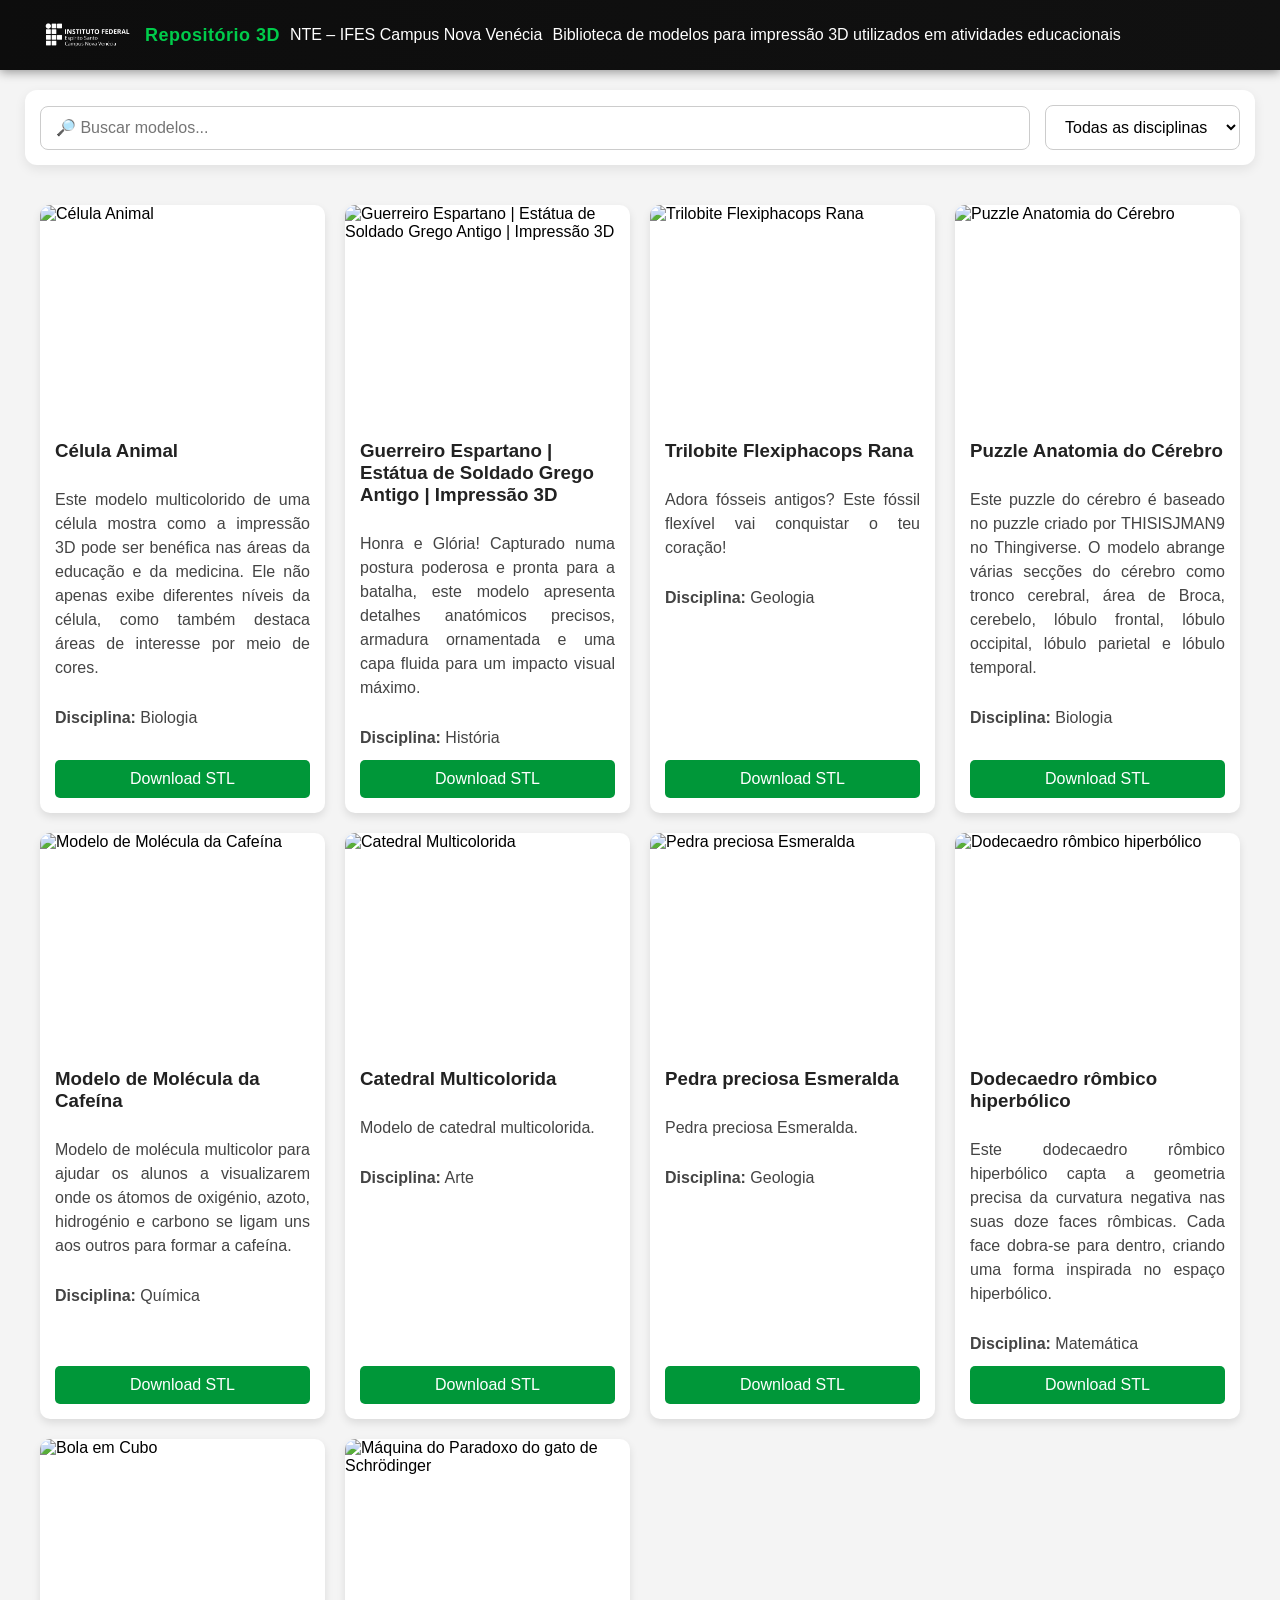
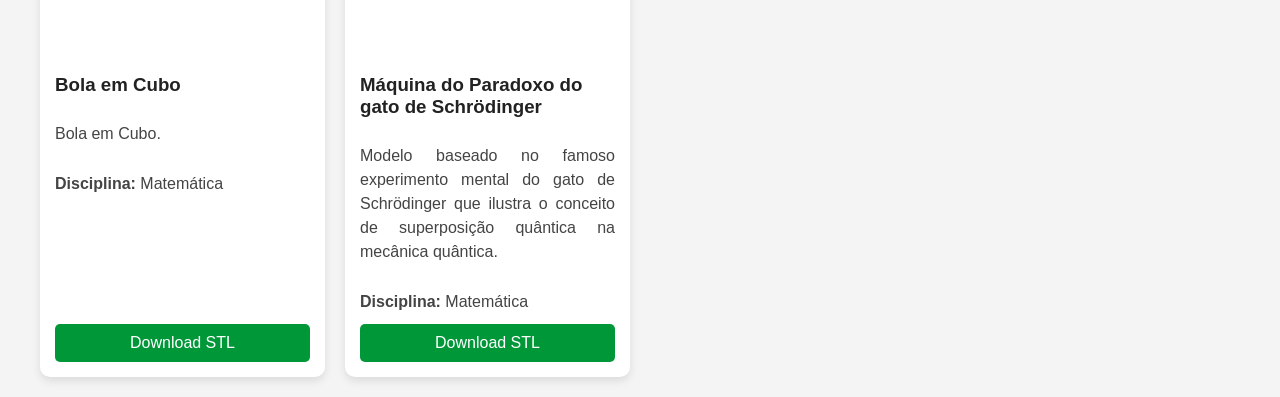
==== docs/index.html @ 239ae8e5 "Update index.html" ====
<!DOCTYPE html>
<html lang="pt-BR">

   <head>
   
      <meta charset="UTF-8">
      <meta name="viewport" content="width=device-width, initial-scale=1.0">
      
      <title>NTE Repositório 3D - IFES Nova Venécia</title>
      <link rel="icon" type="image/png" href="img/logos/favicon.png">
      
      <link rel="stylesheet" href="css/style.css">
   
   </head>
   
   <body>
   
      <header class="topo">

        <div class="topo-container">
          
          <div class="logo-area">
             
            <img src="img/logos/nova-venecia-horizontal-branco.png" alt="IFES Nova Venécia">
            <span>Repositório 3D</span>
            <p>NTE – IFES Campus Nova Venécia</p>         
            <p>Biblioteca de modelos para impressão 3D utilizados em atividades educacionais</p>

          </div>    
      
        </div>
      
      </header>
      <!-- Filtro de busca -->
      <div class="filtros">

           <input 
             type="text" 
             id="busca" 
             placeholder="🔎 Buscar modelos..."
           >
         
           <select id="categoria">
             <option value="todas">Todas as disciplinas</option>
           </select>

      </div>
      <div class="container">
      
         <div id="gallery" class="gallery">
      
         </div>
      
      </div>
   
      <script src="js/script.js"></script>
   
   </body>
</html>
---- docs/css/style.css ----
/* RESET BÁSICO */
body{
  font-family: Arial, sans-serif;
  background:#f4f4f4;
  margin:0;
  padding:0;
}

/* =========================
   HEADER 
========================= */
.topo {
  background: linear-gradient(to right, #0d0d0d, #111);
  color: white;
  padding: 10px 20px;
  position: sticky;
  top: 0;
  z-index: 1000;
  box-shadow: 0 2px 10px rgba(0,0,0,0.4);
}

.topo-container {
  max-width: 1200px;
  margin: auto;
  display: flex;
  justify-content: space-between;
  align-items: center;
}

/* LOGO */
.logo-area {
  display: flex;
  align-items: center;
  gap: 10px;
}

.logo-area img {
  height: 38px;
}

.logo-area span {
  font-size: 18px;
  font-weight: bold;
  color: #00cc4b;
  letter-spacing: 0.5px;
}

/* MENU */
.menu a {
  color: white;
  text-decoration: none;
  margin-left: 20px;
  font-size: 15px;
  transition: color 0.2s ease;
}

.menu a:hover {
  color: #00cc4b;
}

/* =========================
   CONTAINER
========================= */
.container{
  max-width:1200px;
  margin:auto;
  padding:20px;
}

/* =========================
   FILTROS (BUSCA)
========================= */
.filtros {
  max-width: 1200px;
  margin: 20px auto;
  padding: 15px;
  background: white;
  border-radius: 12px;
  box-shadow: 0 4px 12px rgba(0,0,0,0.08);

  display: flex;
  gap: 15px;
  flex-wrap: wrap;
  align-items: center;
}

/* INPUT DE BUSCA */
#busca {
  flex: 1;
  min-width: 250px;
  padding: 12px 15px;
  border: 1px solid #ccc;
  border-radius: 8px;
  font-size: 16px;
  transition: all 0.2s ease;
}

/* FOCO */
#busca:focus {
  outline: none;
  border-color: #009739;
  box-shadow: 0 0 0 3px rgba(0,151,57,0.2);
}

/* SELECT */
#categoria {
  padding: 12px 15px;
  border-radius: 8px;
  border: 1px solid #ccc;
  font-size: 16px;
  background: white;
  cursor: pointer;
  transition: all 0.2s ease;
}

/* HOVER */
#categoria:hover {
  border-color: #009739;
}

/* =========================
   GALERIA
========================= */
.gallery{
  display:grid;
  grid-template-columns:repeat(auto-fit,minmax(250px,1fr));
  gap:20px;
}

/* =========================
   CARD
========================= */
.card{
  background:white;
  border-radius:10px;
  box-shadow:0 4px 8px rgba(0,0,0,0.1);
  overflow:hidden;
  display:flex;
  flex-direction:column;
  transition:transform 0.2s ease, box-shadow 0.2s ease;
}

.card:hover{
  transform:translateY(-6px) scale(1.02);
  box-shadow:0 10px 20px rgba(0,0,0,0.2);
}

/* IMAGEM */
.card img,
.card video{
  width:100%;
  height:220px;
  object-fit:cover;
  display:block;
}

/* CONTEÚDO */
.card-content{
  padding:15px;
  flex:1;
  display:flex;
  flex-direction:column;
}

.card-content h3{
  margin-top:0;
  margin-bottom:10px;
  color:#222;
}

.card-content p{
  line-height:1.5;
  margin-bottom:10px;
  text-align:justify;
  color:#444;
}

/* BOTÃO */
.download{
  display:inline-block;
  background:#009739;
  color:white;
  padding:10px 15px;
  text-decoration:none;
  border-radius:5px;
  margin-top:auto;
  transition:all 0.2s ease;
  text-align:center;
}

.download:hover{
  background:#006b2e;
  transform:scale(1.05);
}
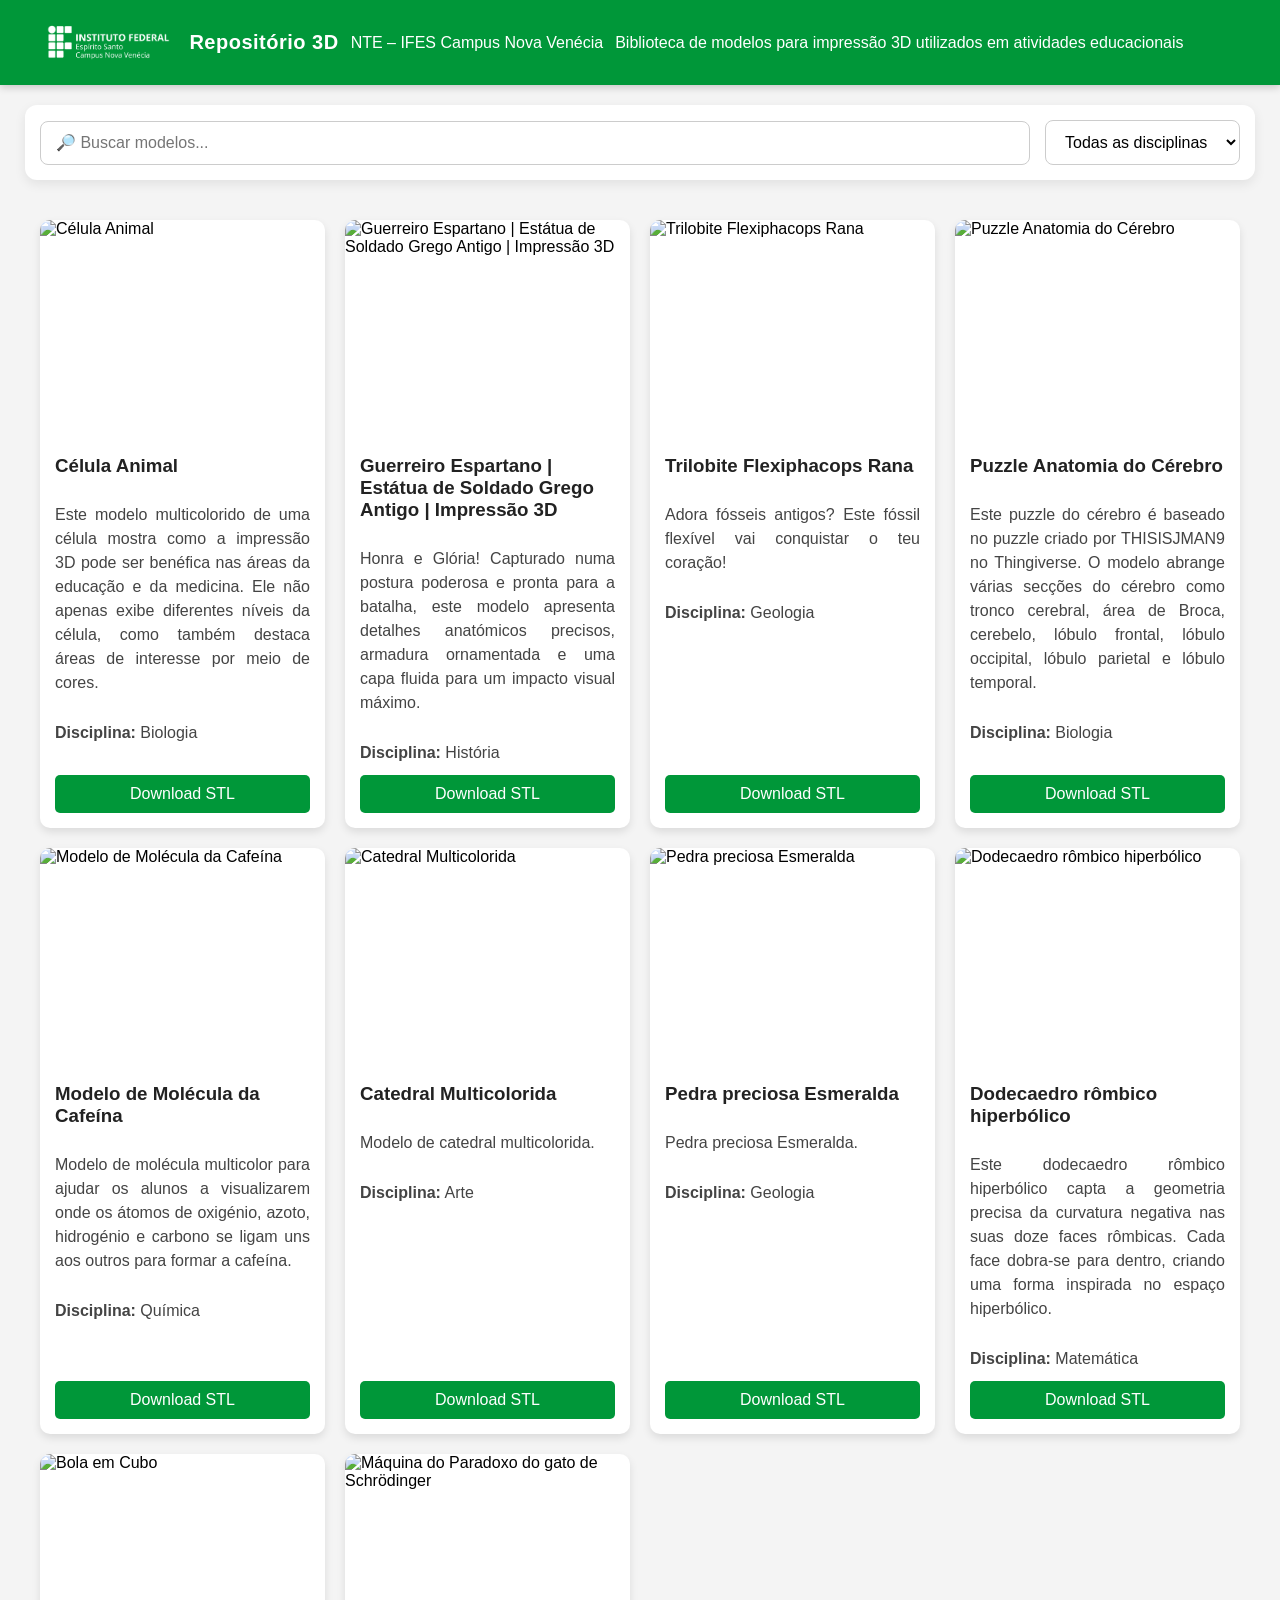
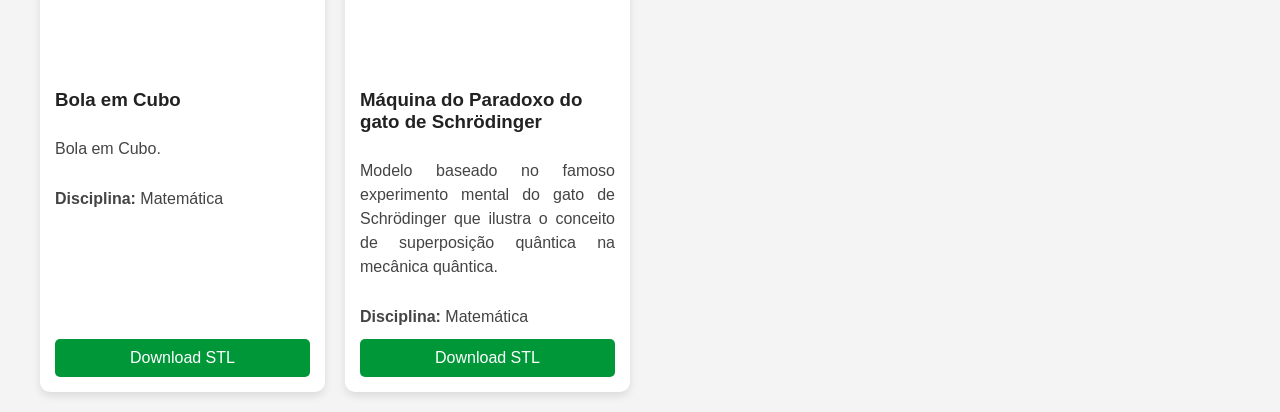
==== commit ec991d49: "Update index.html" ====
--- a/docs/index.html
+++ b/docs/index.html
@@ -7,7 +7,7 @@
       <meta name="viewport" content="width=device-width, initial-scale=1.0">
       
       <title>NTE Repositório 3D - IFES Nova Venécia</title>
-      <link rel="icon" type="image/png" href="img/logos/favicon.png">
+      <link rel="icon" type="image/png" href="img/logos/favicon32.png">
       
       <link rel="stylesheet" href="css/style.css">
    
--- a/docs/css/style.css
+++ b/docs/css/style.css
@@ -10,13 +10,13 @@
    HEADER 
 ========================= */
 .topo {
-  background: linear-gradient(to right, #0d0d0d, #111);
+  background: #009739;
   color: white;
-  padding: 10px 20px;
+  padding: 15px 20px;
   position: sticky;
   top: 0;
   z-index: 1000;
-  box-shadow: 0 2px 10px rgba(0,0,0,0.4);
+  box-shadow: 0 2px 8px rgba(0,0,0,0.2);
 }
 
 .topo-container {
@@ -31,17 +31,17 @@
 .logo-area {
   display: flex;
   align-items: center;
-  gap: 10px;
+  gap: 12px;
 }
 
 .logo-area img {
-  height: 38px;
+  height: 55px; /* 👈 aumentamos aqui */
 }
 
 .logo-area span {
-  font-size: 18px;
+  font-size: 20px;
   font-weight: bold;
-  color: #00cc4b;
+  color: white;
   letter-spacing: 0.5px;
 }
 
@@ -51,11 +51,11 @@
   text-decoration: none;
   margin-left: 20px;
   font-size: 15px;
-  transition: color 0.2s ease;
+  transition: opacity 0.2s ease;
 }
 
 .menu a:hover {
-  color: #00cc4b;
+  opacity: 0.8;
 }
 
 /* =========================
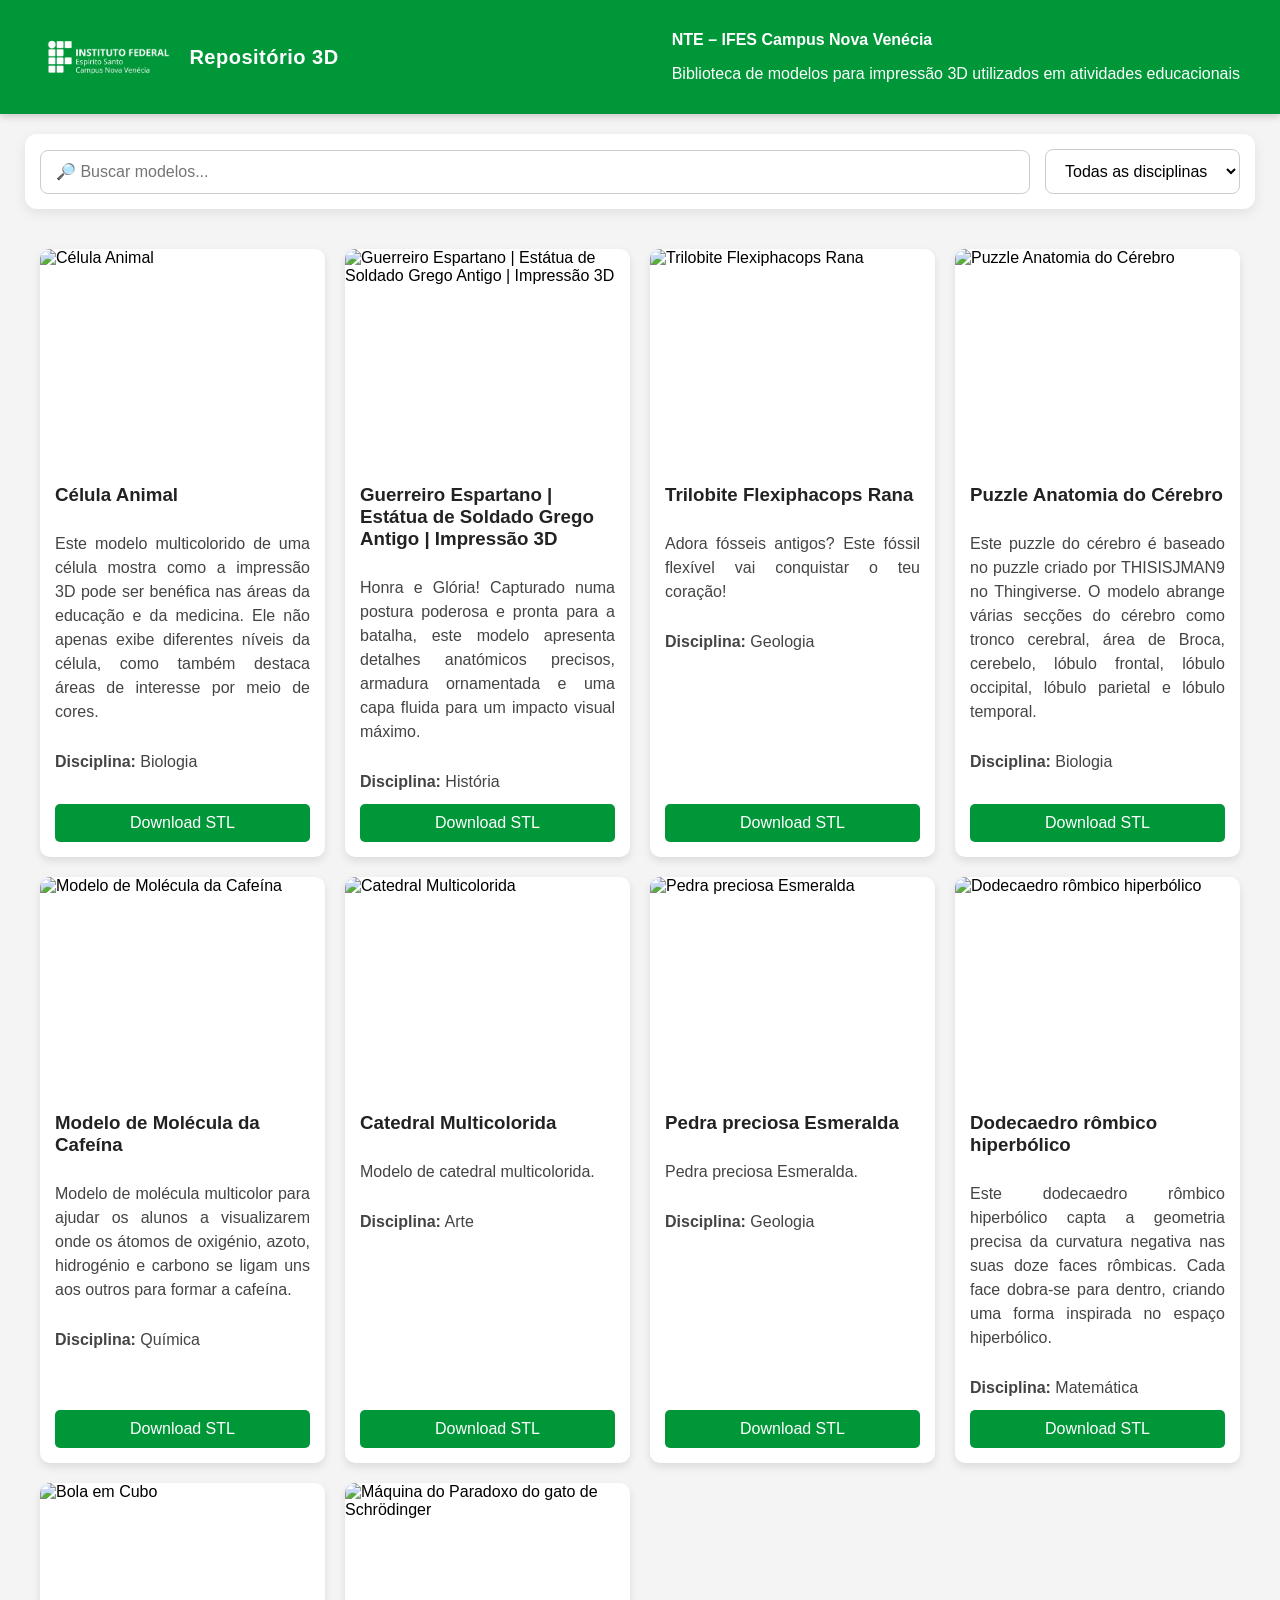
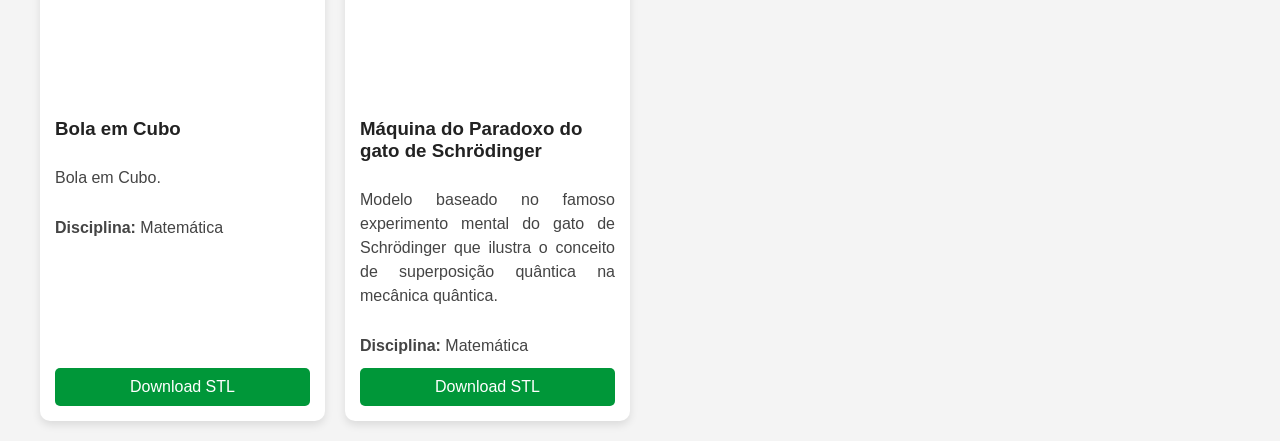
==== commit 5fb98bf3: "Update index.html" ====
--- a/docs/index.html
+++ b/docs/index.html
@@ -19,14 +19,14 @@
 
         <div class="topo-container">
           
-          <div class="logo-area">
-             
+          <div class="logo-area">             
             <img src="img/logos/nova-venecia-horizontal-branco.png" alt="IFES Nova Venécia">
             <span>Repositório 3D</span>
-            <p>NTE – IFES Campus Nova Venécia</p>         
-            <p>Biblioteca de modelos para impressão 3D utilizados em atividades educacionais</p>
-
-          </div>    
+          </div>   
+          <div class="subheader">
+             <p><strong>NTE – IFES Campus Nova Venécia</strong></p>
+             <p>Biblioteca de modelos para impressão 3D utilizados em atividades educacionais</p>
+          </div>   
       
         </div>
       
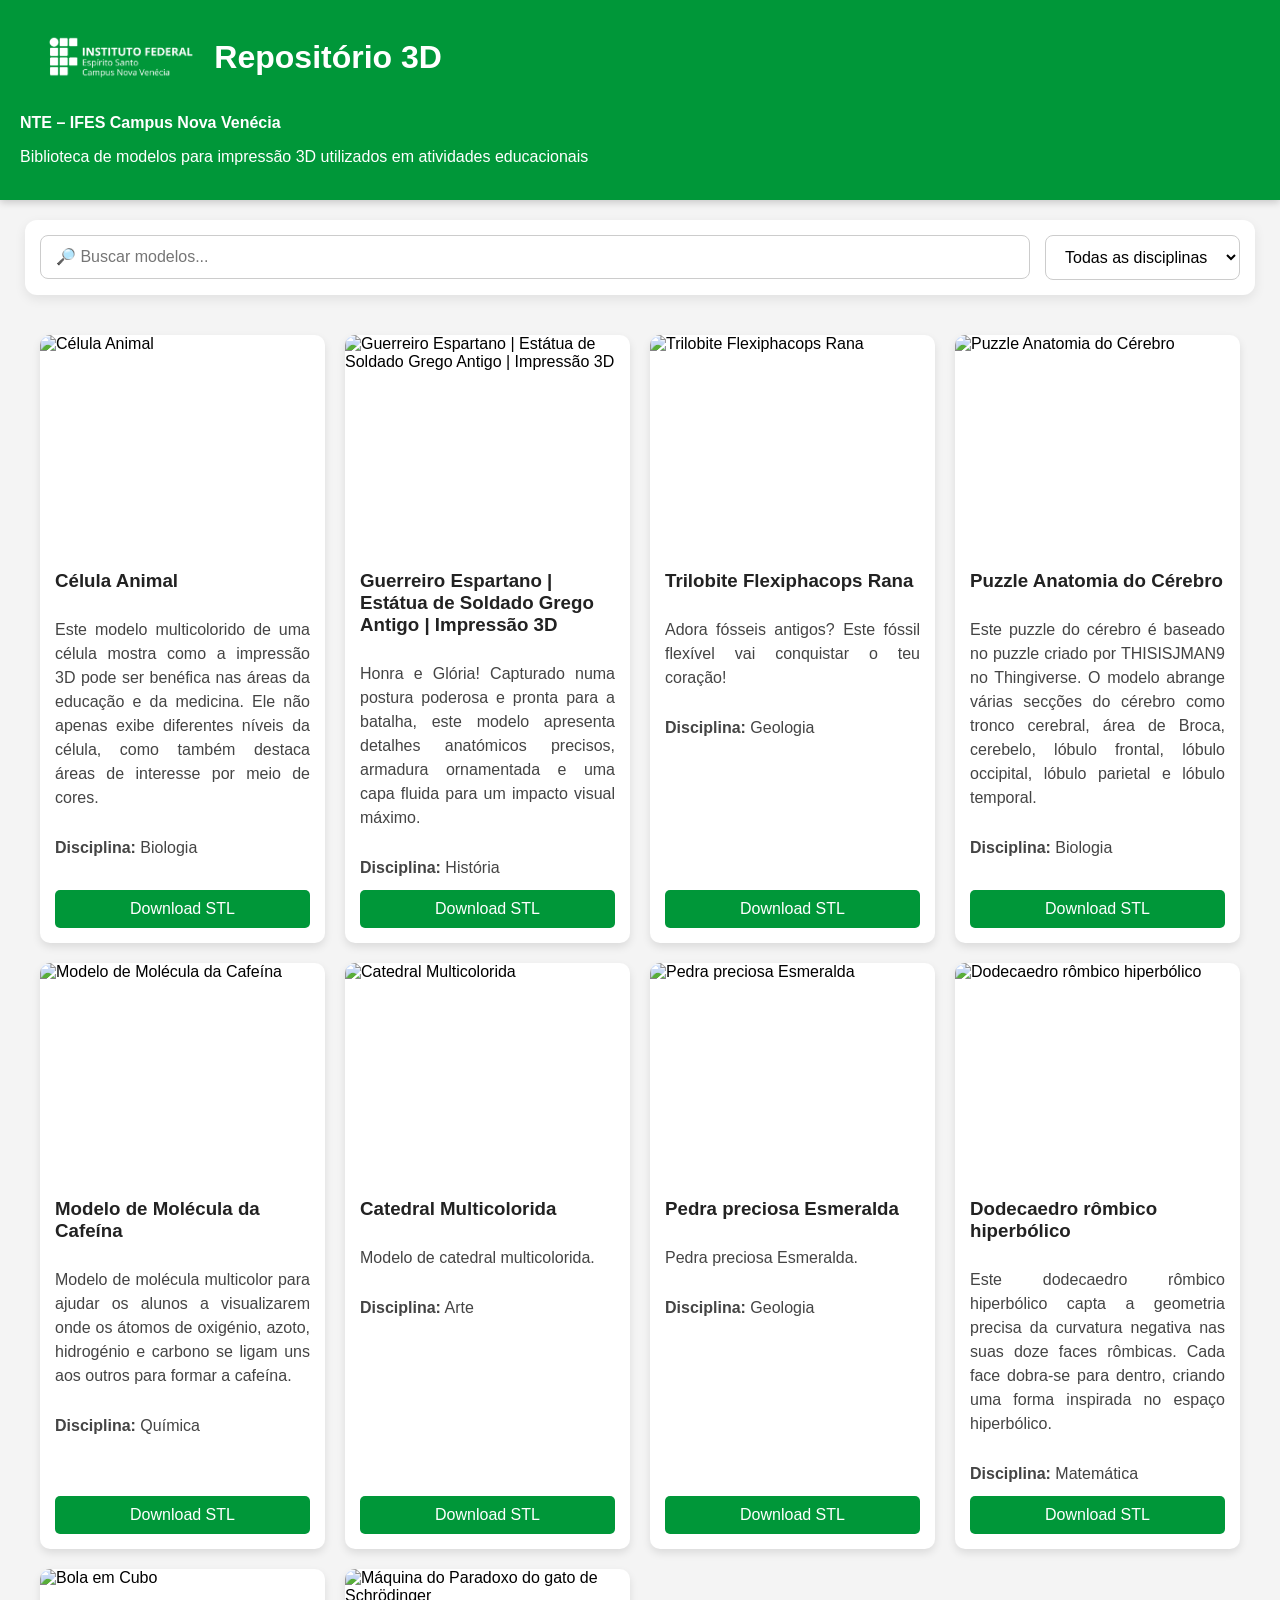
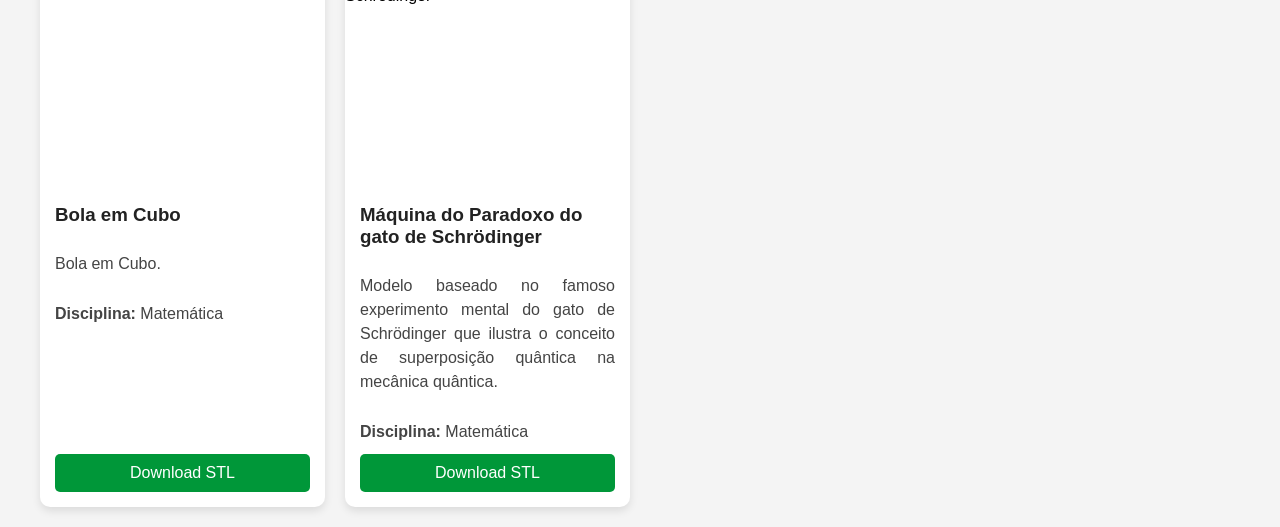
==== commit 31656c16: "Update index.html" ====
--- a/docs/index.html
+++ b/docs/index.html
@@ -7,7 +7,7 @@
       <meta name="viewport" content="width=device-width, initial-scale=1.0">
       
       <title>NTE Repositório 3D - IFES Nova Venécia</title>
-      <link rel="icon" type="image/png" href="img/logos/favicon32.png">
+      <link rel="icon" sizes="16x16" href="img/favicon32.png">
       
       <link rel="stylesheet" href="css/style.css">
    
@@ -19,15 +19,18 @@
 
         <div class="topo-container">
           
-          <div class="logo-area">             
+          <div class="logo-area">
             <img src="img/logos/nova-venecia-horizontal-branco.png" alt="IFES Nova Venécia">
-            <span>Repositório 3D</span>
-          </div>   
-          <div class="subheader">
-             <p><strong>NTE – IFES Campus Nova Venécia</strong></p>
-             <p>Biblioteca de modelos para impressão 3D utilizados em atividades educacionais</p>
-          </div>   
+            <div class="titulo-area">
+              <h1>Repositório 3D</h1>
+            </div>
+          </div>
       
+        </div>
+      
+        <div class="subheader">
+          <p><strong>NTE – IFES Campus Nova Venécia</strong></p>
+          <p>Biblioteca de modelos para impressão 3D utilizados em atividades educacionais</p>
         </div>
       
       </header>
--- a/docs/css/style.css
+++ b/docs/css/style.css
@@ -12,7 +12,7 @@
 .topo {
   background: #009739;
   color: white;
-  padding: 15px 20px;
+  padding: 18px 20px;
   position: sticky;
   top: 0;
   z-index: 1000;
@@ -35,7 +35,7 @@
 }
 
 .logo-area img {
-  height: 55px; /* 👈 aumentamos aqui */
+  height: 65px; /* tamanho da logo */
 }
 
 .logo-area span {
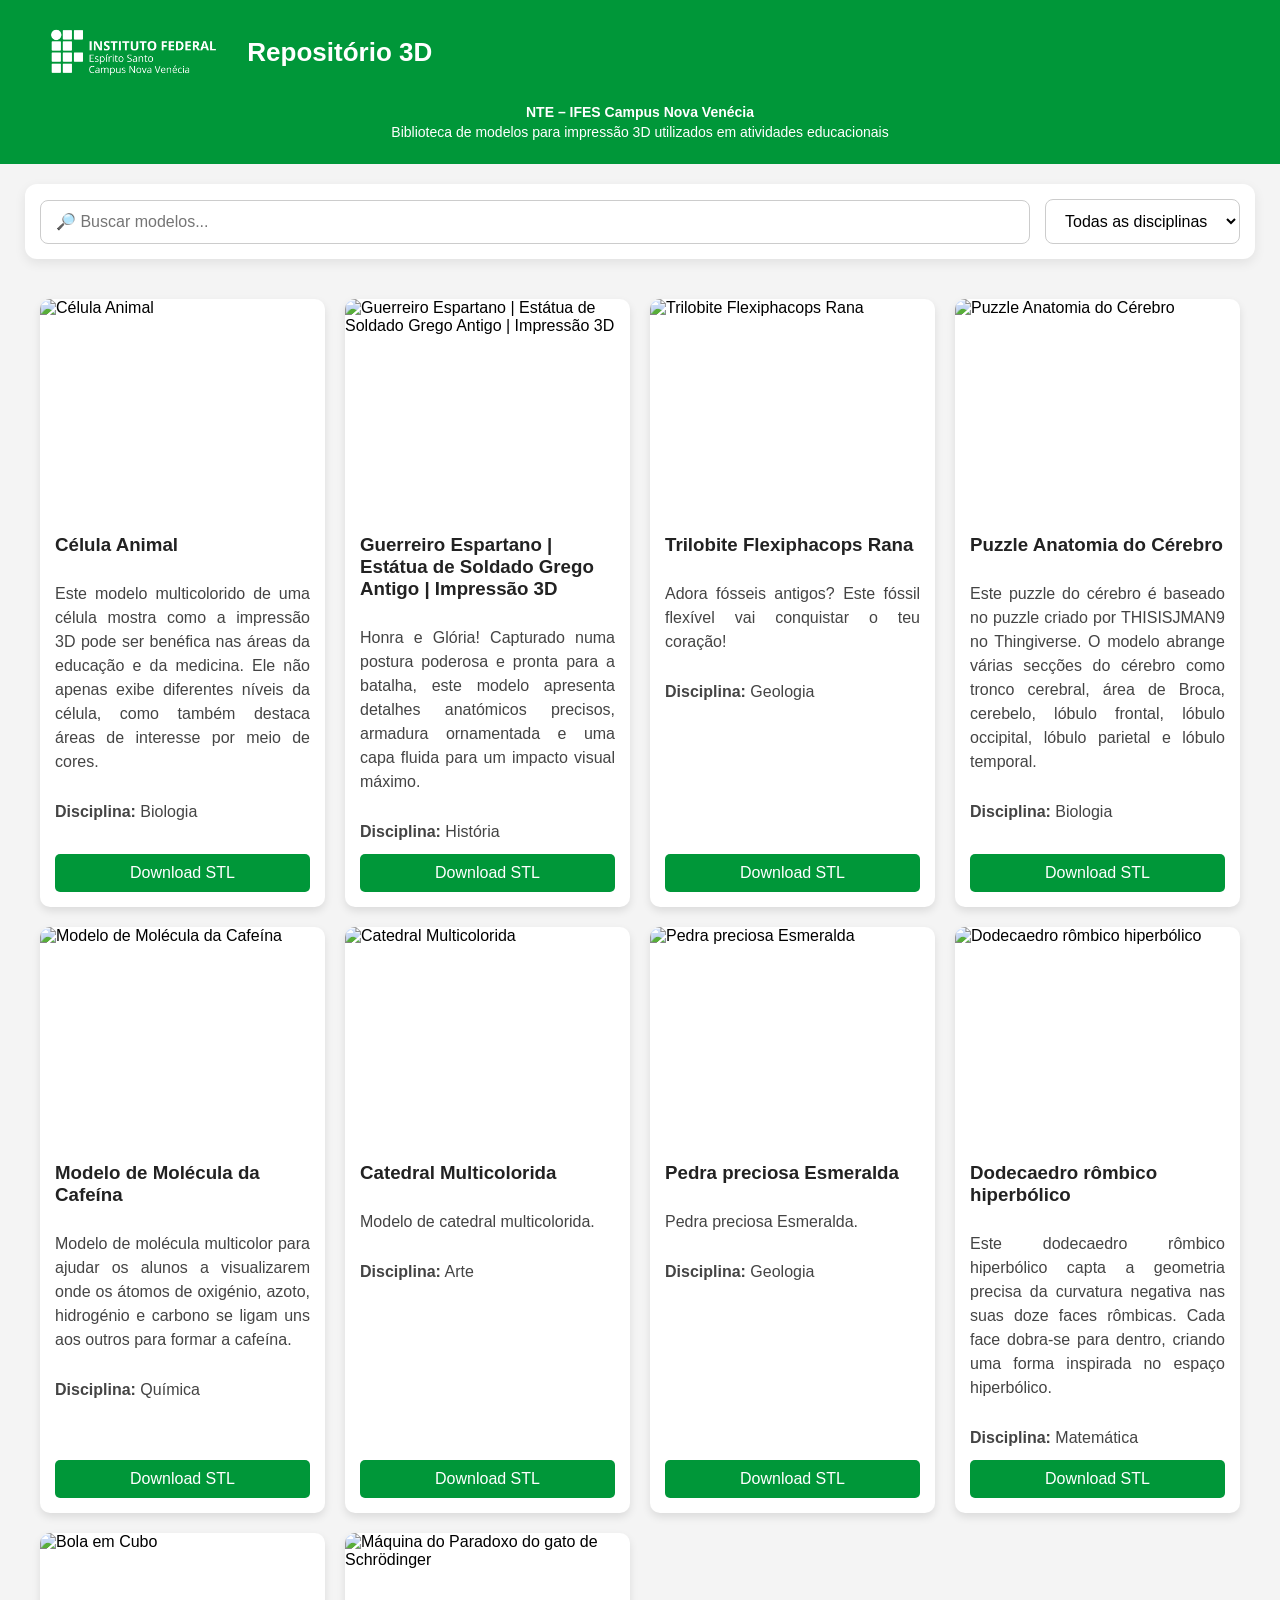
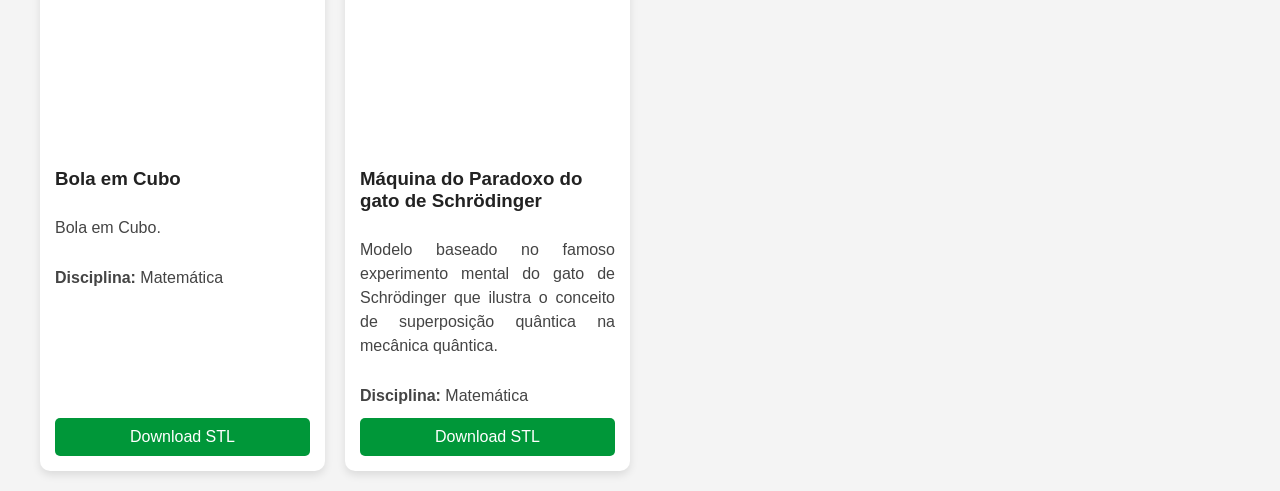
==== commit 3accda51: "Update index.html" ====
--- a/docs/index.html
+++ b/docs/index.html
@@ -7,7 +7,7 @@
       <meta name="viewport" content="width=device-width, initial-scale=1.0">
       
       <title>NTE Repositório 3D - IFES Nova Venécia</title>
-      <link rel="icon" sizes="16x16" href="img/favicon32.png">
+      <link rel="icon" sizes="16x16" href="img/logos/favicon32.png">
       
       <link rel="stylesheet" href="css/style.css">
    
--- a/docs/css/style.css
+++ b/docs/css/style.css
@@ -7,55 +7,81 @@
 }
 
 /* =========================
-   HEADER 
+   HEADER (RESPONSIVO)
 ========================= */
 .topo {
   background: #009739;
   color: white;
-  padding: 18px 20px;
-  position: sticky;
-  top: 0;
-  z-index: 1000;
-  box-shadow: 0 2px 8px rgba(0,0,0,0.2);
-}
-
+  padding-top: 15px;
+}
+
+/* CONTAINER */
 .topo-container {
   max-width: 1200px;
   margin: auto;
-  display: flex;
-  justify-content: space-between;
-  align-items: center;
-}
-
-/* LOGO */
+  padding: 0 20px;
+}
+
+/* LOGO + TÍTULO */
 .logo-area {
   display: flex;
   align-items: center;
-  gap: 12px;
-}
-
+  gap: 20px;
+}
+
+/* LOGO */
 .logo-area img {
-  height: 65px; /* tamanho da logo */
-}
-
-.logo-area span {
-  font-size: 20px;
+  height: 75px;
+  width: auto;
+}
+
+/* TÍTULO */
+.titulo-area h1 {
+  margin: 0;
+  font-size: 26px;
   font-weight: bold;
-  color: white;
-  letter-spacing: 0.5px;
-}
-
-/* MENU */
-.menu a {
-  color: white;
-  text-decoration: none;
-  margin-left: 20px;
-  font-size: 15px;
-  transition: opacity 0.2s ease;
-}
-
-.menu a:hover {
-  opacity: 0.8;
+}
+
+/* SUBHEADER */
+.subheader {
+  text-align: center;
+  padding: 10px 20px 20px;
+  font-size: 14px;
+}
+
+.subheader p {
+  margin: 4px 0;
+}
+
+/* =========================
+   RESPONSIVIDADE (CELULAR)
+========================= */
+@media (max-width: 768px) {
+
+  /* Empilha tudo */
+  .logo-area {
+    flex-direction: column;
+    align-items: center;
+    text-align: center;
+    gap: 10px;
+  }
+
+  /* Logo menor no mobile */
+  .logo-area img {
+    height: 60px;
+  }
+
+  /* Título ajustado */
+  .titulo-area h1 {
+    font-size: 20px;
+  }
+
+  /* Subheader mais compacto */
+  .subheader {
+    font-size: 13px;
+    padding: 8px 15px 15px;
+  }
+
 }
 
 /* =========================
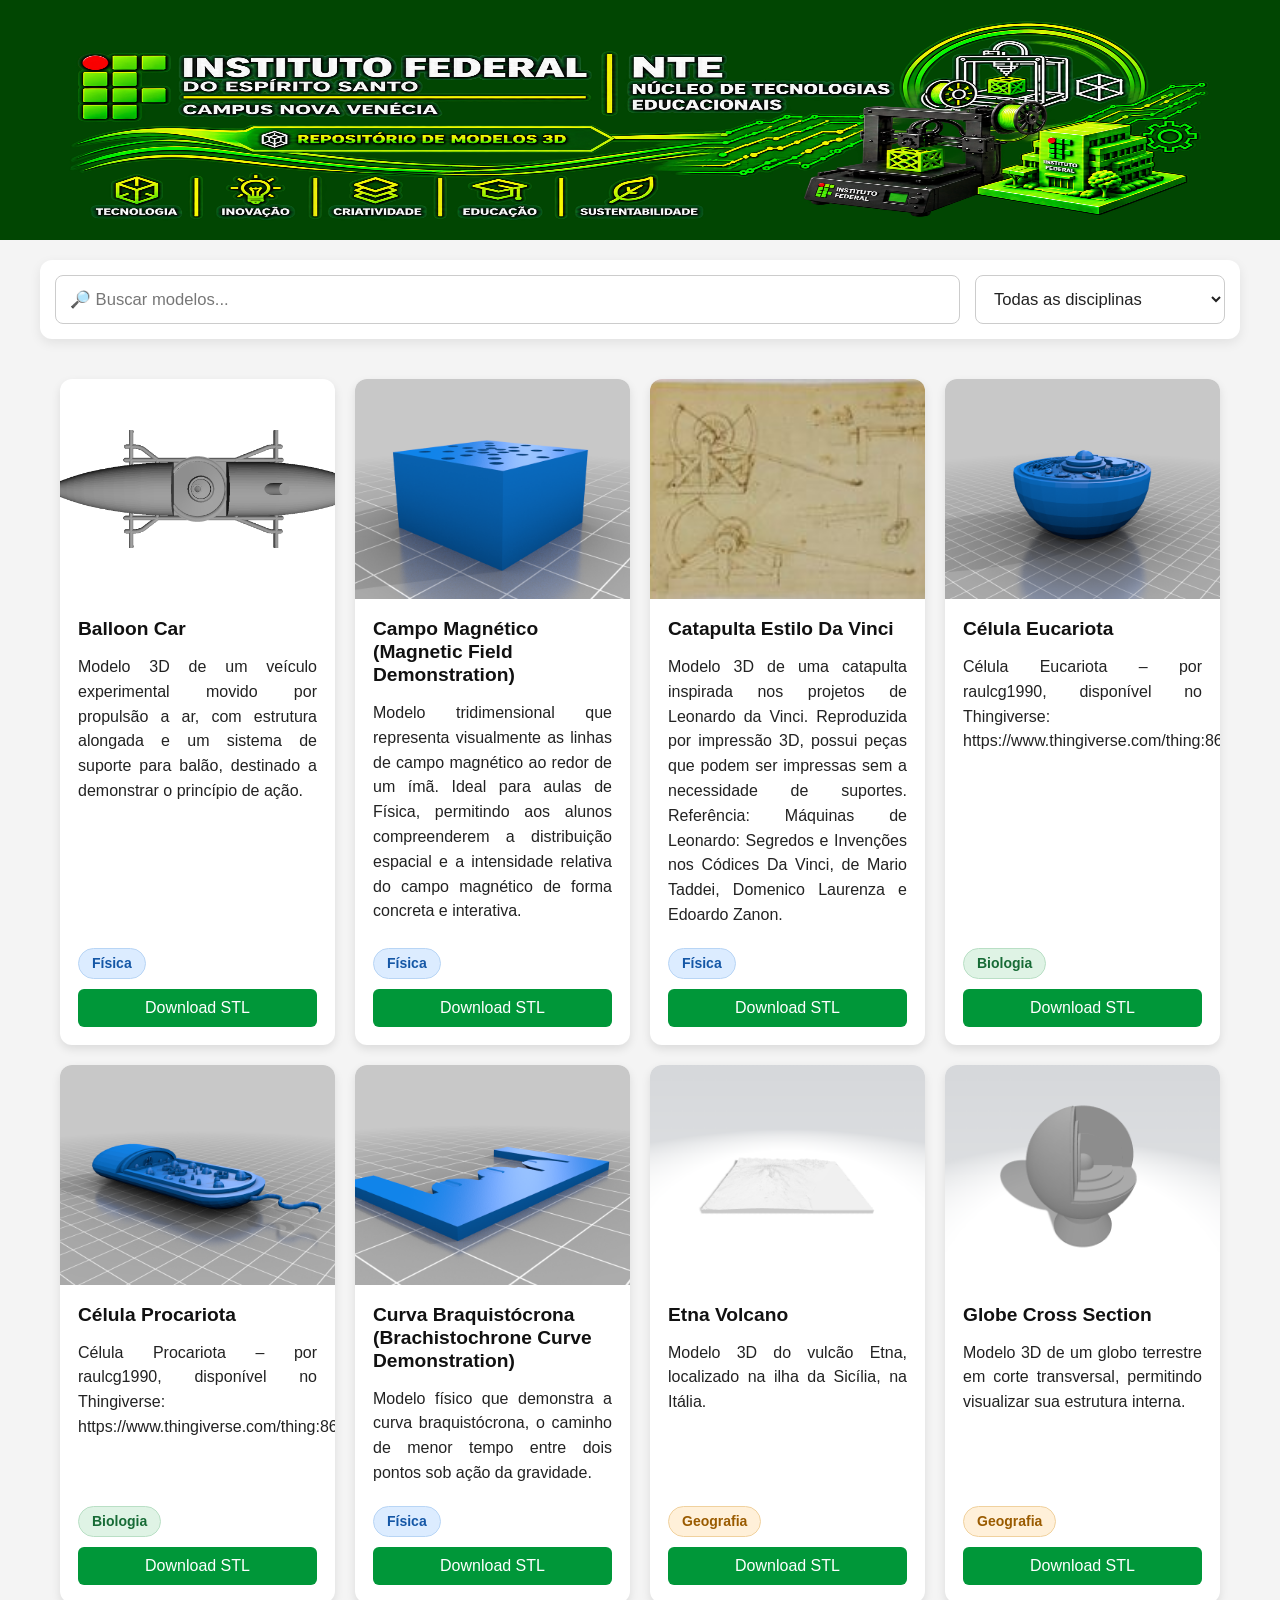
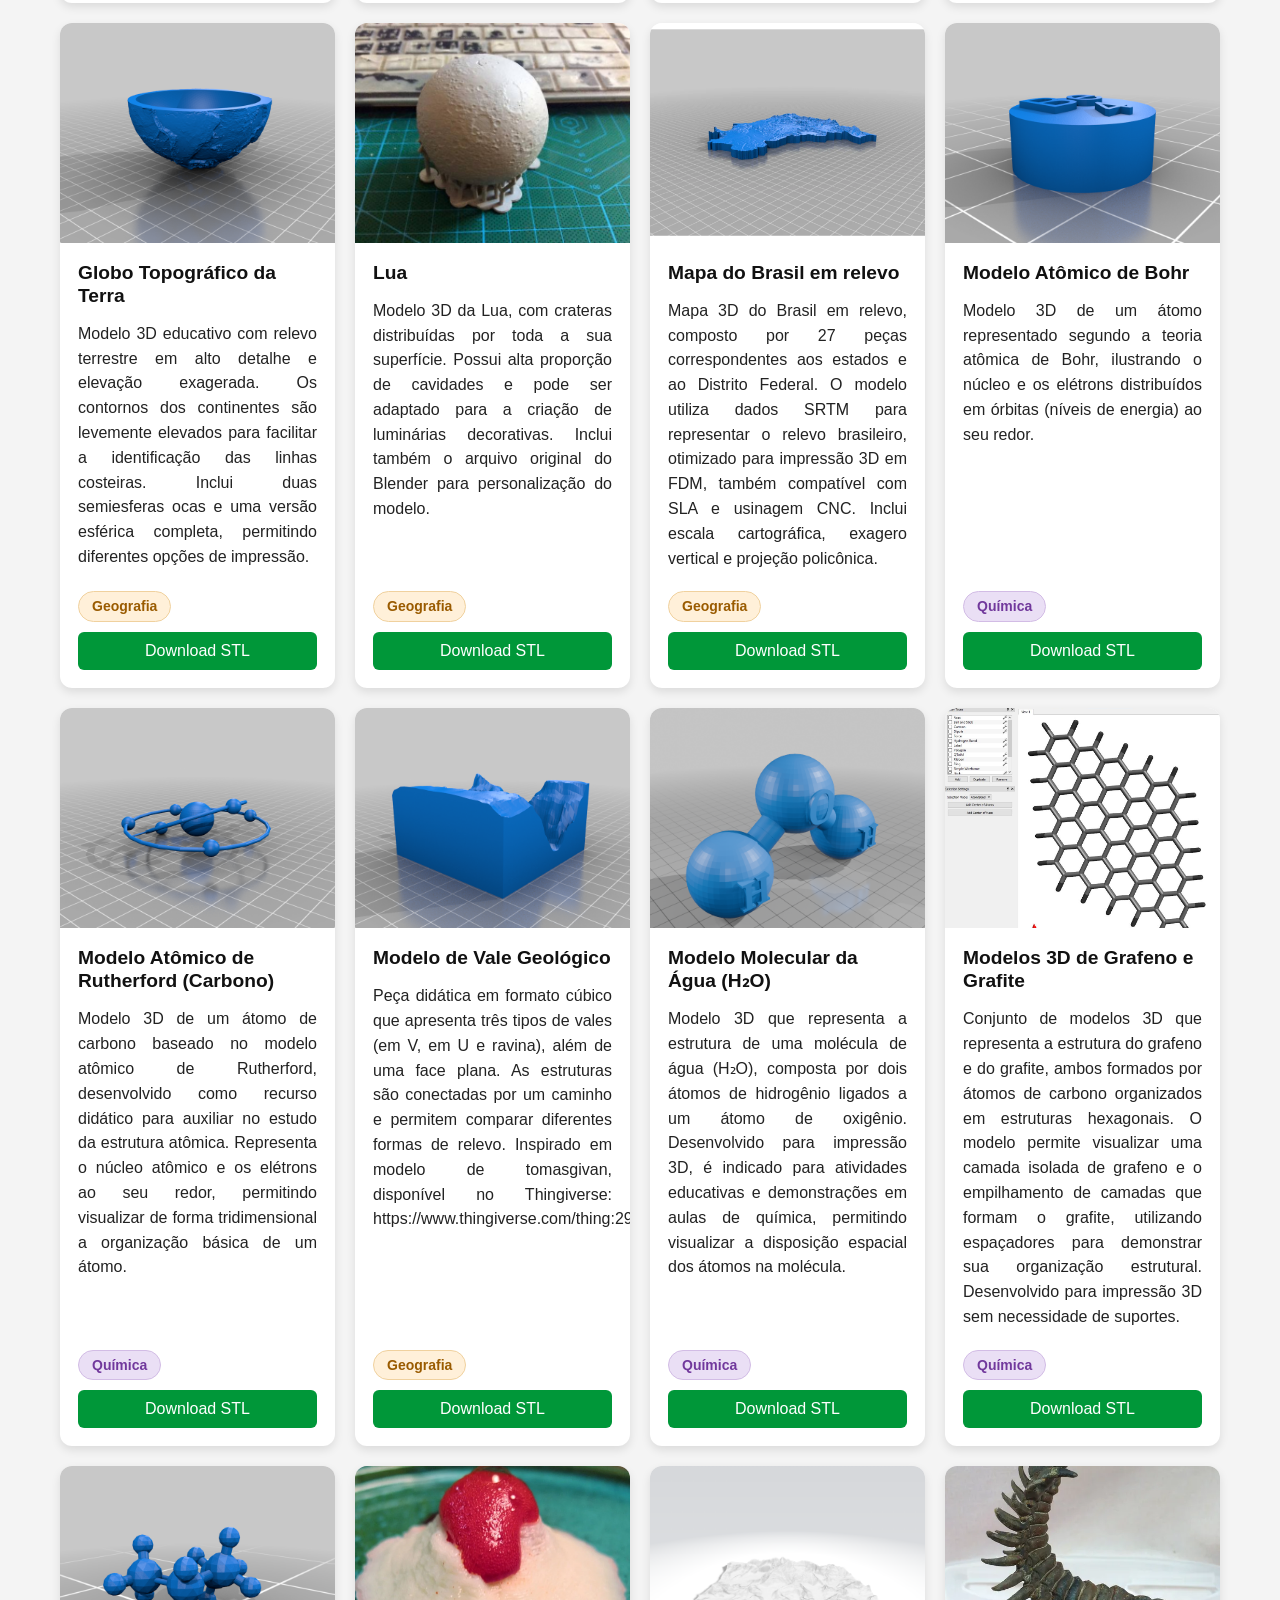
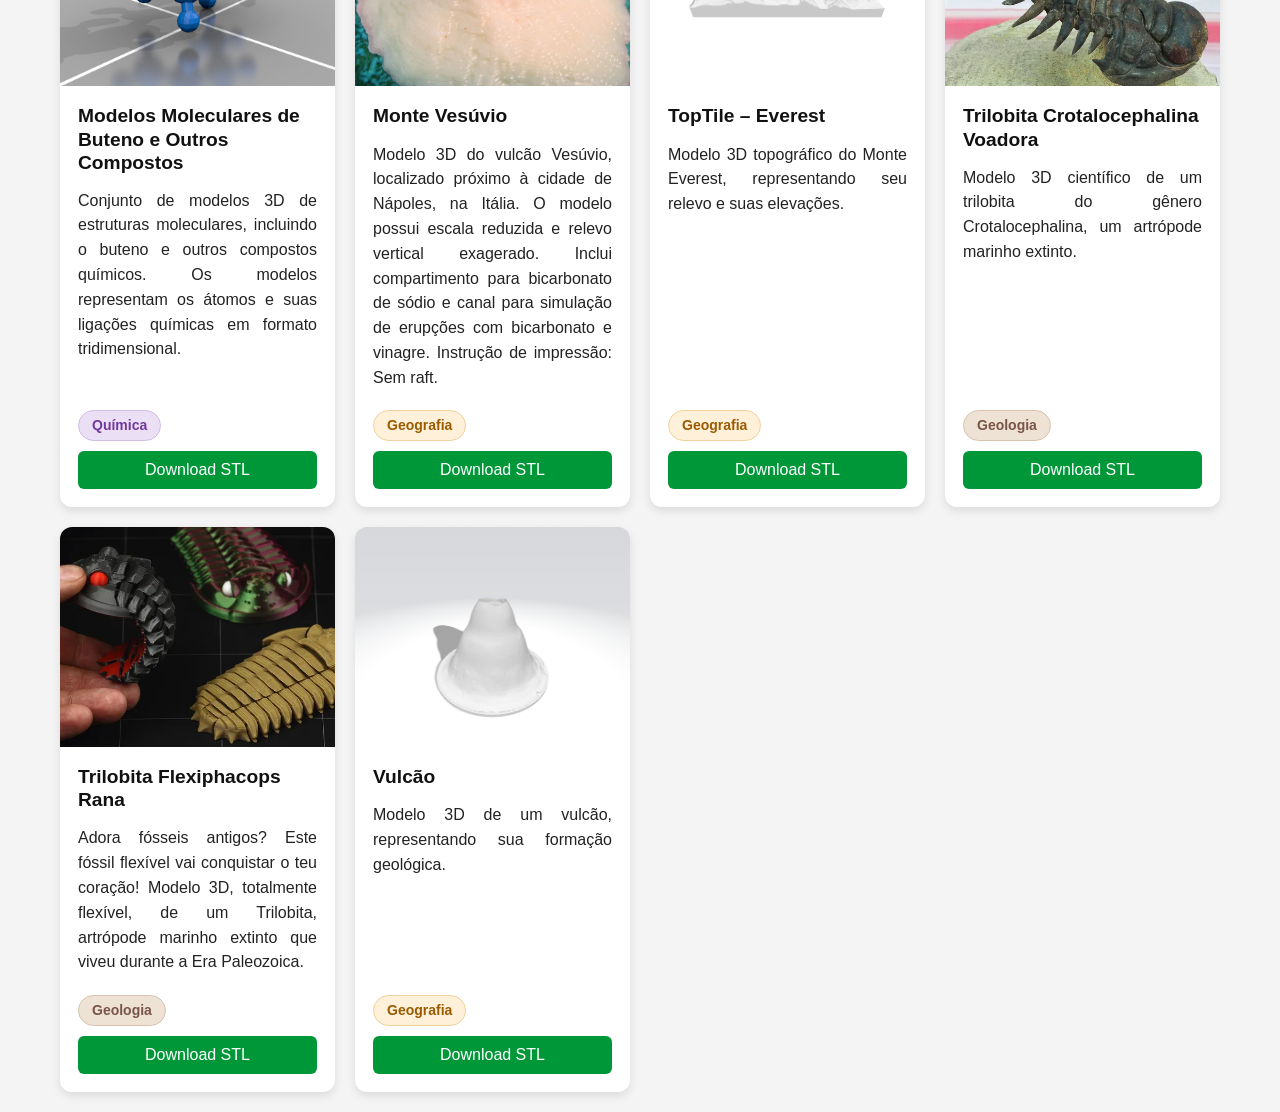
==== commit 2dcd3ec0: "Add files via upload Update do visual da página index.html." ====
--- a/docs/index.html
+++ b/docs/index.html
@@ -1,62 +1,93 @@
 <!DOCTYPE html>
 <html lang="pt-BR">
 
-   <head>
-   
-      <meta charset="UTF-8">
-      <meta name="viewport" content="width=device-width, initial-scale=1.0">
-      
-      <title>NTE Repositório 3D - IFES Nova Venécia</title>
-      <link rel="icon" sizes="16x16" href="img/logos/favicon32.png">
-      
-      <link rel="stylesheet" href="css/style.css">
-   
-   </head>
-   
-   <body>
-   
-      <header class="topo">
+<head>
 
-        <div class="topo-container">
-          
-          <div class="logo-area">
-            <img src="img/logos/nova-venecia-horizontal-branco.png" alt="IFES Nova Venécia">
-            <div class="titulo-area">
-              <h1>Repositório 3D</h1>
-            </div>
-          </div>
-      
-        </div>
-      
-        <div class="subheader">
-          <p><strong>NTE – IFES Campus Nova Venécia</strong></p>
-          <p>Biblioteca de modelos para impressão 3D utilizados em atividades educacionais</p>
-        </div>
-      
-      </header>
-      <!-- Filtro de busca -->
-      <div class="filtros">
+  <meta charset="UTF-8">
+  <meta name="viewport" content="width=device-width, initial-scale=1.0">
 
-           <input 
-             type="text" 
-             id="busca" 
-             placeholder="🔎 Buscar modelos..."
-           >
-         
-           <select id="categoria">
-             <option value="todas">Todas as disciplinas</option>
-           </select>
+  <title>NTE Repositório 3D - IFES Nova Venécia</title>
 
-      </div>
-      <div class="container">
-      
-         <div id="gallery" class="gallery">
-      
-         </div>
-      
-      </div>
-   
-      <script src="js/script.js"></script>
-   
-   </body>
+  <link rel="icon" sizes="16x16" href="img/logos/favicon32.png">
+
+  <link rel="stylesheet" href="css/style.css">
+
+</head>
+
+<body>
+
+  <!-- =========================
+       HEADER
+  ========================== -->
+
+  <header class="topo">
+
+    <div class="topo-container">
+
+      <div class="logo-area">
+
+          <a
+            href="https://novavenecia.ifes.edu.br/"
+            target="_blank"
+            rel="noopener noreferrer"
+            class="logo-link"
+            aria-label="Visitar o site do IFES Campus Nova Venécia"
+          >
+            <img
+              src="img/logos/logo-nte-nv1.png"
+              alt="IFES Campus Nova Venécia"
+            >
+          </a>
+
+
+</div>
+
+
+    </div>
+
+    
+  </header>
+
+
+  <!-- =========================
+       FILTROS DE BUSCA
+  ========================== -->
+
+  <div class="filtros">
+
+    <input
+      type="text"
+      id="busca"
+      placeholder="🔎 Buscar modelos..."
+      aria-label="Buscar modelos"
+    >
+
+    <select
+      id="categoria"
+      aria-label="Filtrar por disciplina"
+    >
+      <option value="todas">Todas as disciplinas</option>
+    </select>
+
+  </div>
+
+
+  <!-- =========================
+       GALERIA
+  ========================== -->
+
+  <main class="container">
+
+    <div id="gallery" class="gallery">
+
+    </div>
+
+  </main>
+
+
+  <script src="js/script.js"></script>
+
+</body>
+
 </html>
+
--- a/docs/css/style.css
+++ b/docs/css/style.css
@@ -1,220 +1,807 @@
-/* RESET BÁSICO */
-body{
+/* =========================
+   RESET
+========================= */
+
+* {
+  box-sizing: border-box;
+}
+
+html {
+  scroll-behavior: smooth;
+}
+
+body {
   font-family: Arial, sans-serif;
-  background:#f4f4f4;
-  margin:0;
-  padding:0;
-}
-
-/* =========================
-   HEADER (RESPONSIVO)
-========================= */
+  background: #f4f4f4;
+  color: #222;
+  margin: 0;
+  padding: 0;
+}
+
+
+/* =========================
+   HEADER
+========================= */
+
 .topo {
-  background: #009739;
+  background: #014602;
   color: white;
+
+  width: 100%;
+
   padding-top: 15px;
 }
 
-/* CONTAINER */
+
+/* =========================
+   CONTAINER DO HEADER
+========================= */
+
 .topo-container {
+  width: 100%;
   max-width: 1200px;
-  margin: auto;
+
+  margin: 0 auto;
+
   padding: 0 20px;
 }
 
-/* LOGO + TÍTULO */
+
+/* =========================
+   ÁREA DA LOGO
+========================= */
+
 .logo-area {
   display: flex;
+
   align-items: center;
-  gap: 20px;
-}
-
-/* LOGO */
+
+  gap: 22px;
+
+  width: 100%;
+}
+
+
+/* =========================
+   LOGO NTE
+========================= */
+
+.logo-link {
+  display: block;
+
+  line-height: 0;
+
+  flex: 1;
+
+  min-width: 0;
+
+  border-radius: 8px;
+
+  transition:
+    opacity 0.2s ease,
+    transform 0.2s ease;
+}
+
+
 .logo-area img {
-  height: 75px;
-  width: auto;
-}
-
-/* TÍTULO */
+  display: block;
+
+  width: 100%;
+  height: 225px;
+
+  max-width: 100%;
+
+  /* object-fit: contain; */
+}
+
+
+/* =========================
+   EFEITO DA LOGO
+========================= */
+
+.logo-link:hover {
+  opacity: 0.9;
+
+  transform: scale(1.01);
+}
+
+
+.logo-link:focus-visible {
+  outline: 3px solid rgba(255, 255, 255, 0.8);
+
+  outline-offset: 5px;
+}
+
+
+/* =========================
+   TÍTULO
+========================= */
+
+.titulo-area {
+  flex-shrink: 0;
+}
+
+
 .titulo-area h1 {
   margin: 0;
-  font-size: 26px;
+
+  font-size:
+    clamp(2rem, 2.7vw, 2.5rem);
+
   font-weight: bold;
-}
-
-/* SUBHEADER */
+
+  line-height: 1.2;
+
+  white-space: nowrap;
+}
+
+
+/* =========================
+   SUBHEADER
+========================= */
+
 .subheader {
   text-align: center;
-  padding: 10px 20px 20px;
+
+  padding: 14px 20px 24px;
+
+  font-size:
+    clamp(1rem, 1.3vw, 1.75rem);
+
+  line-height: 1.55;
+}
+
+
+.subheader p {
+  margin: 5px 0;
+}
+
+
+/* =========================
+   FILTROS
+========================= */
+
+.filtros {
+  width: calc(100% - 40px);
+
+  max-width: 1200px;
+
+  margin: 20px auto;
+
+  padding: 15px;
+
+  background: white;
+
+  border-radius: 12px;
+
+  box-shadow:
+    0 4px 12px rgba(0, 0, 0, 0.08);
+
+  display: flex;
+
+  gap: 15px;
+
+  flex-wrap: wrap;
+}
+
+
+#busca,
+#categoria {
+  padding: 13px 14px;
+
+  border-radius: 8px;
+
+  border: 1px solid #ccc;
+
+  background: white;
+
+  font-family: Arial, sans-serif;
+
+  font-size:
+    clamp(1rem, 1.3vw, 1.3rem);
+
+  color: #222;
+}
+
+
+#busca {
+  flex: 1;
+
+  min-width: 250px;
+}
+
+
+#categoria {
+  min-width: 250px;
+
+  cursor: pointer;
+}
+
+
+#busca::placeholder {
+  color: #777;
+}
+
+
+#busca:focus,
+#categoria:focus {
+  outline: none;
+
+  border-color: #009739;
+
+  box-shadow:
+    0 0 0 3px rgba(0, 151, 57, 0.15);
+}
+
+
+/* =========================
+   CONTAINER
+========================= */
+
+.container {
+  width: 100%;
+
+  max-width: 1200px;
+
+  margin: auto;
+
+  padding: 20px;
+}
+
+
+/* =========================
+   GALERIA
+========================= */
+
+.gallery {
+  display: grid;
+
+  grid-template-columns:
+    repeat(auto-fit, minmax(250px, 1fr));
+
+  gap: 20px;
+}
+
+
+/* =========================
+   CARD
+========================= */
+
+.card {
+  background: white;
+
+  border-radius: 12px;
+
+  box-shadow:
+    0 4px 10px rgba(0, 0, 0, 0.1);
+
+  overflow: hidden;
+
+  display: flex;
+
+  flex-direction: column;
+
+  height: 100%;
+
+  transition:
+    transform 0.2s ease,
+    box-shadow 0.2s ease;
+}
+
+
+.card:hover {
+  transform: translateY(-5px);
+
+  box-shadow:
+    0 8px 18px rgba(0, 0, 0, 0.15);
+}
+
+
+/* =========================
+   CARROSSEL
+========================= */
+
+.carousel {
+  position: relative;
+
+  width: 100%;
+
+  height: 220px;
+
+  overflow: hidden;
+}
+
+
+/* =========================
+   SLIDES
+========================= */
+
+.slide {
+  position: absolute;
+
+  width: 100%;
+
+  height: 100%;
+
+  object-fit: cover;
+
+  opacity: 0;
+
+  transition:
+    opacity 0.5s ease;
+}
+
+
+.slide.ativo {
+  opacity: 1;
+}
+
+
+/* =========================
+   BOTÕES DO CARROSSEL
+========================= */
+
+.carousel button {
+  position: absolute;
+
+  top: 50%;
+
+  transform: translateY(-50%);
+
+  background: rgba(0, 0, 0, 0.5);
+
+  border: none;
+
+  color: white;
+
+  font-size: 22px;
+
+  padding: 6px 12px;
+
+  cursor: pointer;
+
+  border-radius: 6px;
+
+  opacity: 0;
+
+  transition:
+    opacity 0.2s ease,
+    background 0.2s ease;
+}
+
+
+.carousel:hover button {
+  opacity: 1;
+}
+
+
+.carousel button:hover {
+  background: rgba(0, 0, 0, 0.8);
+}
+
+
+.prev {
+  left: 10px;
+}
+
+
+.next {
+  right: 10px;
+}
+
+
+/* =========================
+   CONTEÚDO DO CARD
+========================= */
+
+.card-content {
+  padding: 18px;
+
+  display: flex;
+
+  flex-direction: column;
+
+  flex: 1;
+}
+
+
+/* =========================
+   TÍTULO DO MODELO
+========================= */
+
+.card-content h3 {
+  margin-top: 0;
+
+  margin-bottom: 15px;
+
+  font-size:
+    clamp(1.15rem, 1.5vw, 1.35rem);
+
+  line-height: 1.2;
+
+  color: #111;
+}
+
+
+/* =========================
+   DESCRIÇÃO
+========================= */
+
+.card-content p {
+  text-align: justify;
+
+  line-height: 1.55;
+
+  font-size:
+    clamp(1rem, 1.25vw, 1.1rem);
+
+  color: #222;
+
+  margin-top: 0;
+
+  margin-bottom: 0;
+}
+
+
+/* =========================
+   RODAPÉ DO CARD
+========================= */
+
+.card-footer {
+  margin-top: auto;
+
+  padding-top: 20px;
+
+  display: flex;
+
+  flex-direction: column;
+
+  align-items: stretch;
+}
+
+
+/* =========================
+   BADGE DE DISCIPLINA
+========================= */
+
+.categoria-badge {
+  align-self: flex-start;
+
+  padding: 6px 13px;
+
+  border-radius: 20px;
+
   font-size: 14px;
-}
-
-.subheader p {
-  margin: 4px 0;
-}
-
-/* =========================
-   RESPONSIVIDADE (CELULAR)
-========================= */
+
+  font-weight: bold;
+
+  line-height: 1.2;
+
+  margin-bottom: 10px;
+
+  border: 1px solid transparent;
+
+  white-space: nowrap;
+}
+
+
+/* =========================
+   CORES DAS DISCIPLINAS
+========================= */
+
+.categoria-biologia {
+  background: #dff3e5;
+  color: #176b36;
+  border-color: #b9dfc5;
+}
+
+
+.categoria-fisica {
+  background: #dcecff;
+  color: #1557a6;
+  border-color: #b8d5f5;
+}
+
+
+.categoria-geografia {
+  background: #fff0d9;
+  color: #9a5b00;
+  border-color: #f0d19e;
+}
+
+
+.categoria-geologia {
+  background: #eee2d5;
+  color: #795548;
+  border-color: #d8c2ae;
+}
+
+
+.categoria-historia {
+  background: #f5dddd;
+  color: #9b2c2c;
+  border-color: #e7bcbc;
+}
+
+
+.categoria-matematica {
+  background: #e3e0f7;
+  color: #51439b;
+  border-color: #c9c3e9;
+}
+
+
+.categoria-quimica {
+  background: #eadff5;
+  color: #71389c;
+  border-color: #d2bce5;
+}
+
+
+.categoria-arte {
+  background: #f8dfeb;
+  color: #a52d65;
+  border-color: #e9bdd1;
+}
+
+
+.categoria-ciencia {
+  background: #dff2f3;
+  color: #176b70;
+  border-color: #b9dcdf;
+}
+
+
+.categoria-educacao {
+  background: #fff1c9;
+  color: #8a6500;
+  border-color: #ead795;
+}
+
+
+.categoria-outros {
+  background: #e9ecef;
+  color: #495057;
+  border-color: #ced4da;
+}
+
+
+/* =========================
+   CATEGORIAS NÃO CADASTRADAS
+========================= */
+
+.categoria-badge:not(
+  .categoria-biologia,
+  .categoria-fisica,
+  .categoria-geografia,
+  .categoria-geologia,
+  .categoria-historia,
+  .categoria-matematica,
+  .categoria-quimica,
+  .categoria-arte,
+  .categoria-ciencia,
+  .categoria-educacao,
+  .categoria-outros
+) {
+  background: #e9ecef;
+
+  color: #495057;
+
+  border-color: #ced4da;
+}
+
+
+/* =========================
+   BOTÃO DOWNLOAD
+========================= */
+
+.download {
+  display: block;
+
+  background: #009739;
+
+  color: white;
+
+  padding: 10px;
+
+  text-align: center;
+
+  text-decoration: none;
+
+  border-radius: 6px;
+
+  font-size:
+    clamp(1rem, 1.2vw, 1.1rem);
+
+  transition:
+    background 0.2s ease,
+    transform 0.2s ease;
+}
+
+
+.download:hover {
+  background: #006b2e;
+
+  transform: scale(1.02);
+}
+
+
+/* =========================
+   RESPONSIVO - TABLET
+========================= */
+
 @media (max-width: 768px) {
 
-  /* Empilha tudo */
+  .topo {
+    padding-top: 12px;
+  }
+
+
+  .topo-container {
+    padding: 0 15px;
+  }
+
+
   .logo-area {
     flex-direction: column;
-    align-items: center;
+
     text-align: center;
+
     gap: 10px;
   }
 
-  /* Logo menor no mobile */
+
   .logo-area img {
-    height: 60px;
-  }
-
-  /* Título ajustado */
+    width: 100%;
+
+    height: auto;
+
+    max-height: 110px;
+
+    object-fit: contain;
+  }
+
+
+  .logo-link {
+    width: 100%;
+  }
+
+
   .titulo-area h1 {
-    font-size: 20px;
-  }
-
-  /* Subheader mais compacto */
+    font-size: 2rem;
+
+    white-space: normal;
+  }
+
+
   .subheader {
-    font-size: 13px;
-    padding: 8px 15px 15px;
-  }
-
-}
-
-/* =========================
-   CONTAINER
-========================= */
-.container{
-  max-width:1200px;
-  margin:auto;
-  padding:20px;
-}
-
-/* =========================
-   FILTROS (BUSCA)
-========================= */
-.filtros {
-  max-width: 1200px;
-  margin: 20px auto;
-  padding: 15px;
-  background: white;
-  border-radius: 12px;
-  box-shadow: 0 4px 12px rgba(0,0,0,0.08);
-
-  display: flex;
-  gap: 15px;
-  flex-wrap: wrap;
-  align-items: center;
-}
-
-/* INPUT DE BUSCA */
-#busca {
-  flex: 1;
-  min-width: 250px;
-  padding: 12px 15px;
-  border: 1px solid #ccc;
-  border-radius: 8px;
-  font-size: 16px;
-  transition: all 0.2s ease;
-}
-
-/* FOCO */
-#busca:focus {
-  outline: none;
-  border-color: #009739;
-  box-shadow: 0 0 0 3px rgba(0,151,57,0.2);
-}
-
-/* SELECT */
-#categoria {
-  padding: 12px 15px;
-  border-radius: 8px;
-  border: 1px solid #ccc;
-  font-size: 16px;
-  background: white;
-  cursor: pointer;
-  transition: all 0.2s ease;
-}
-
-/* HOVER */
-#categoria:hover {
-  border-color: #009739;
-}
-
-/* =========================
-   GALERIA
-========================= */
-.gallery{
-  display:grid;
-  grid-template-columns:repeat(auto-fit,minmax(250px,1fr));
-  gap:20px;
-}
-
-/* =========================
-   CARD
-========================= */
-.card{
-  background:white;
-  border-radius:10px;
-  box-shadow:0 4px 8px rgba(0,0,0,0.1);
-  overflow:hidden;
-  display:flex;
-  flex-direction:column;
-  transition:transform 0.2s ease, box-shadow 0.2s ease;
-}
-
-.card:hover{
-  transform:translateY(-6px) scale(1.02);
-  box-shadow:0 10px 20px rgba(0,0,0,0.2);
-}
-
-/* IMAGEM */
-.card img,
-.card video{
-  width:100%;
-  height:220px;
-  object-fit:cover;
-  display:block;
-}
-
-/* CONTEÚDO */
-.card-content{
-  padding:15px;
-  flex:1;
-  display:flex;
-  flex-direction:column;
-}
-
-.card-content h3{
-  margin-top:0;
-  margin-bottom:10px;
-  color:#222;
-}
-
-.card-content p{
-  line-height:1.5;
-  margin-bottom:10px;
-  text-align:justify;
-  color:#444;
-}
-
-/* BOTÃO */
-.download{
-  display:inline-block;
-  background:#009739;
-  color:white;
-  padding:10px 15px;
-  text-decoration:none;
-  border-radius:5px;
-  margin-top:auto;
-  transition:all 0.2s ease;
-  text-align:center;
-}
-
-.download:hover{
-  background:#006b2e;
-  transform:scale(1.05);
-}
+    padding: 10px 15px 20px;
+
+    font-size: 1rem;
+  }
+
+
+  .filtros {
+    width: calc(100% - 30px);
+
+    margin: 15px auto;
+
+    padding: 12px;
+
+    gap: 10px;
+  }
+
+
+  #busca,
+  #categoria {
+    width: 100%;
+
+    min-width: 0;
+  }
+
+
+  .container {
+    padding: 15px;
+  }
+
+
+  .gallery {
+    grid-template-columns: 1fr;
+
+    gap: 18px;
+  }
+
+
+  .carousel {
+    height: 240px;
+  }
+
+
+  .card-content {
+    padding: 18px;
+  }
+
+
+  .categoria-badge {
+    font-size: 14px;
+  }
+
+}
+
+
+/* =========================
+   CELULARES PEQUENOS
+========================= */
+
+@media (max-width: 400px) {
+
+  .topo-container {
+    padding: 0 12px;
+  }
+
+
+  .logo-area img {
+    width: 100%;
+
+    height: auto;
+
+    max-height: 90px;
+  }
+
+
+  .titulo-area h1 {
+    font-size: 1.8rem;
+  }
+
+
+  .subheader {
+    padding-left: 12px;
+
+    padding-right: 12px;
+
+    font-size: 0.95rem;
+  }
+
+
+  .filtros {
+    width: calc(100% - 24px);
+
+    margin: 12px auto;
+  }
+
+
+  .container {
+    padding: 12px;
+  }
+
+
+  .carousel {
+    height: 210px;
+  }
+
+
+  .card-content {
+    padding: 16px;
+  }
+
+}
+
+
+/* =========================
+   ACESSIBILIDADE
+========================= */
+
+@media (prefers-reduced-motion: reduce) {
+
+  html {
+    scroll-behavior: auto;
+  }
+
+
+  *,
+  *::before,
+  *::after {
+    transition: none !important;
+  }
+
+}
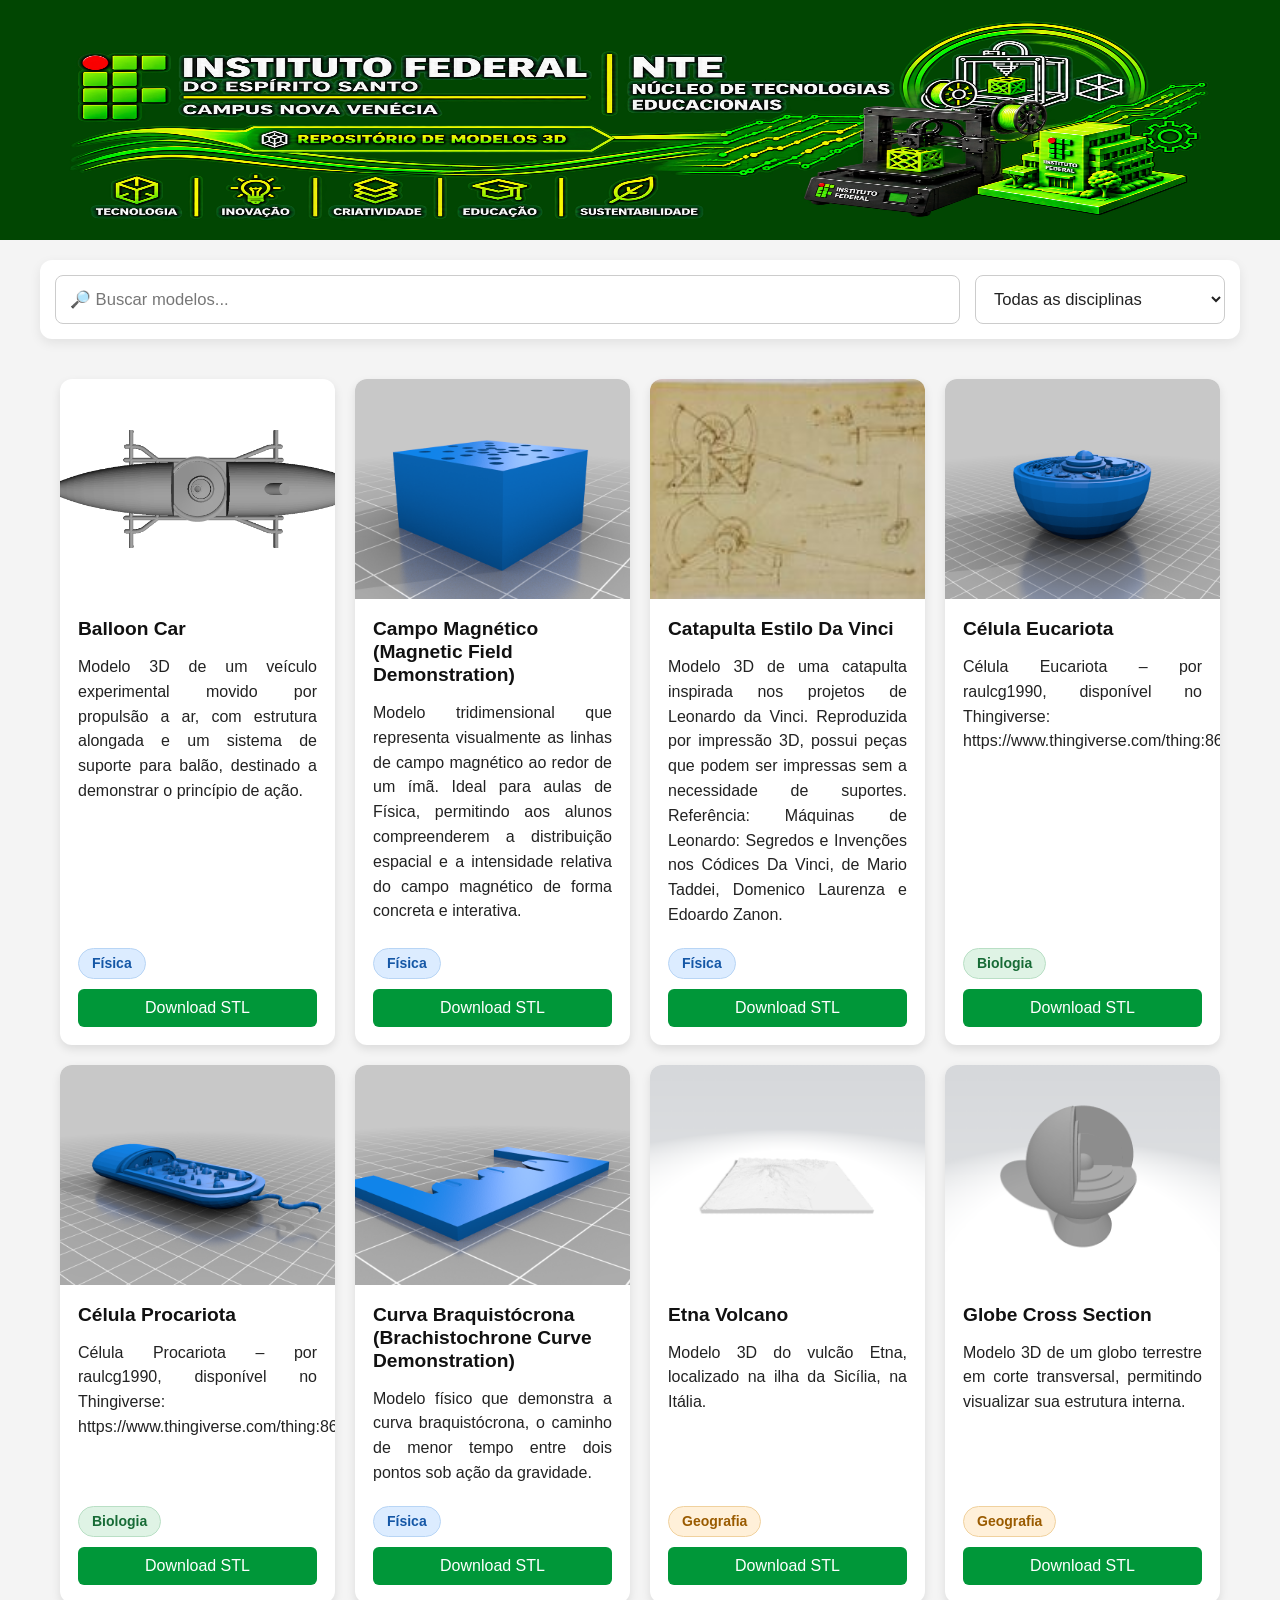
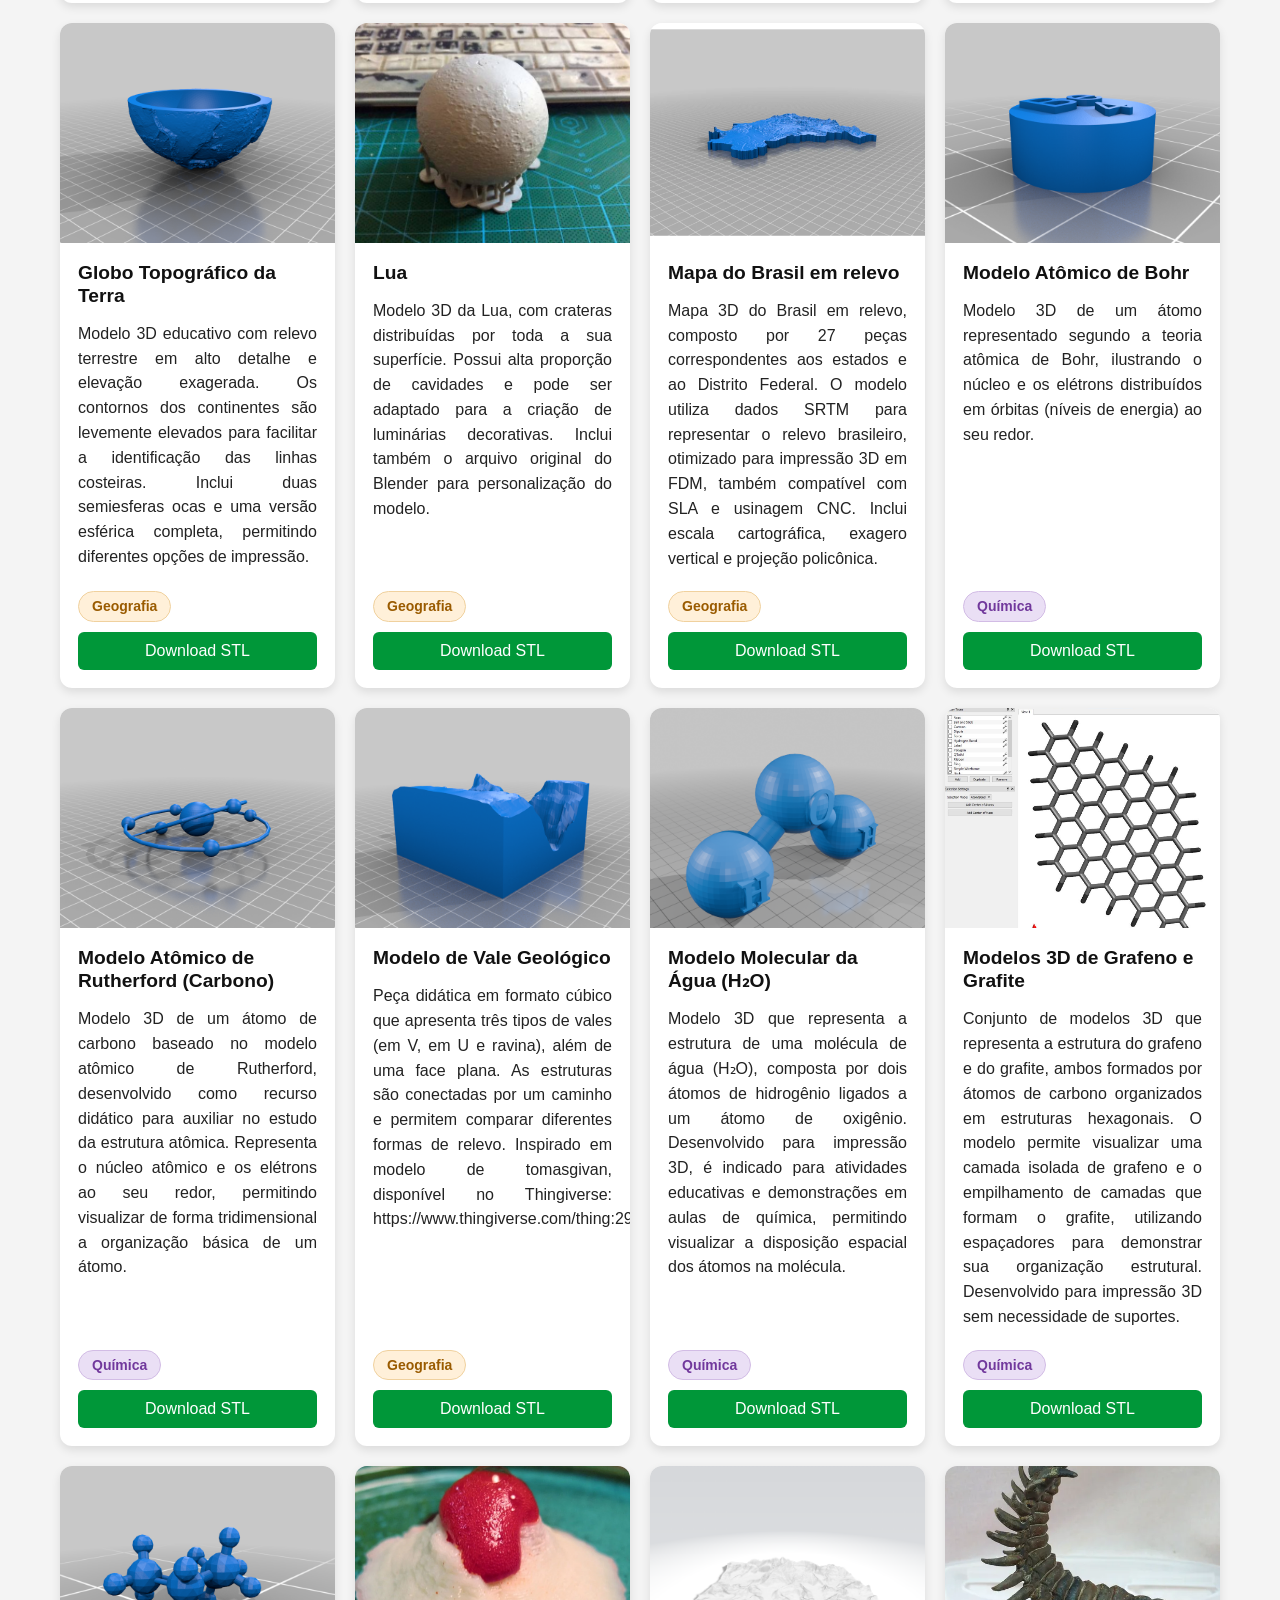
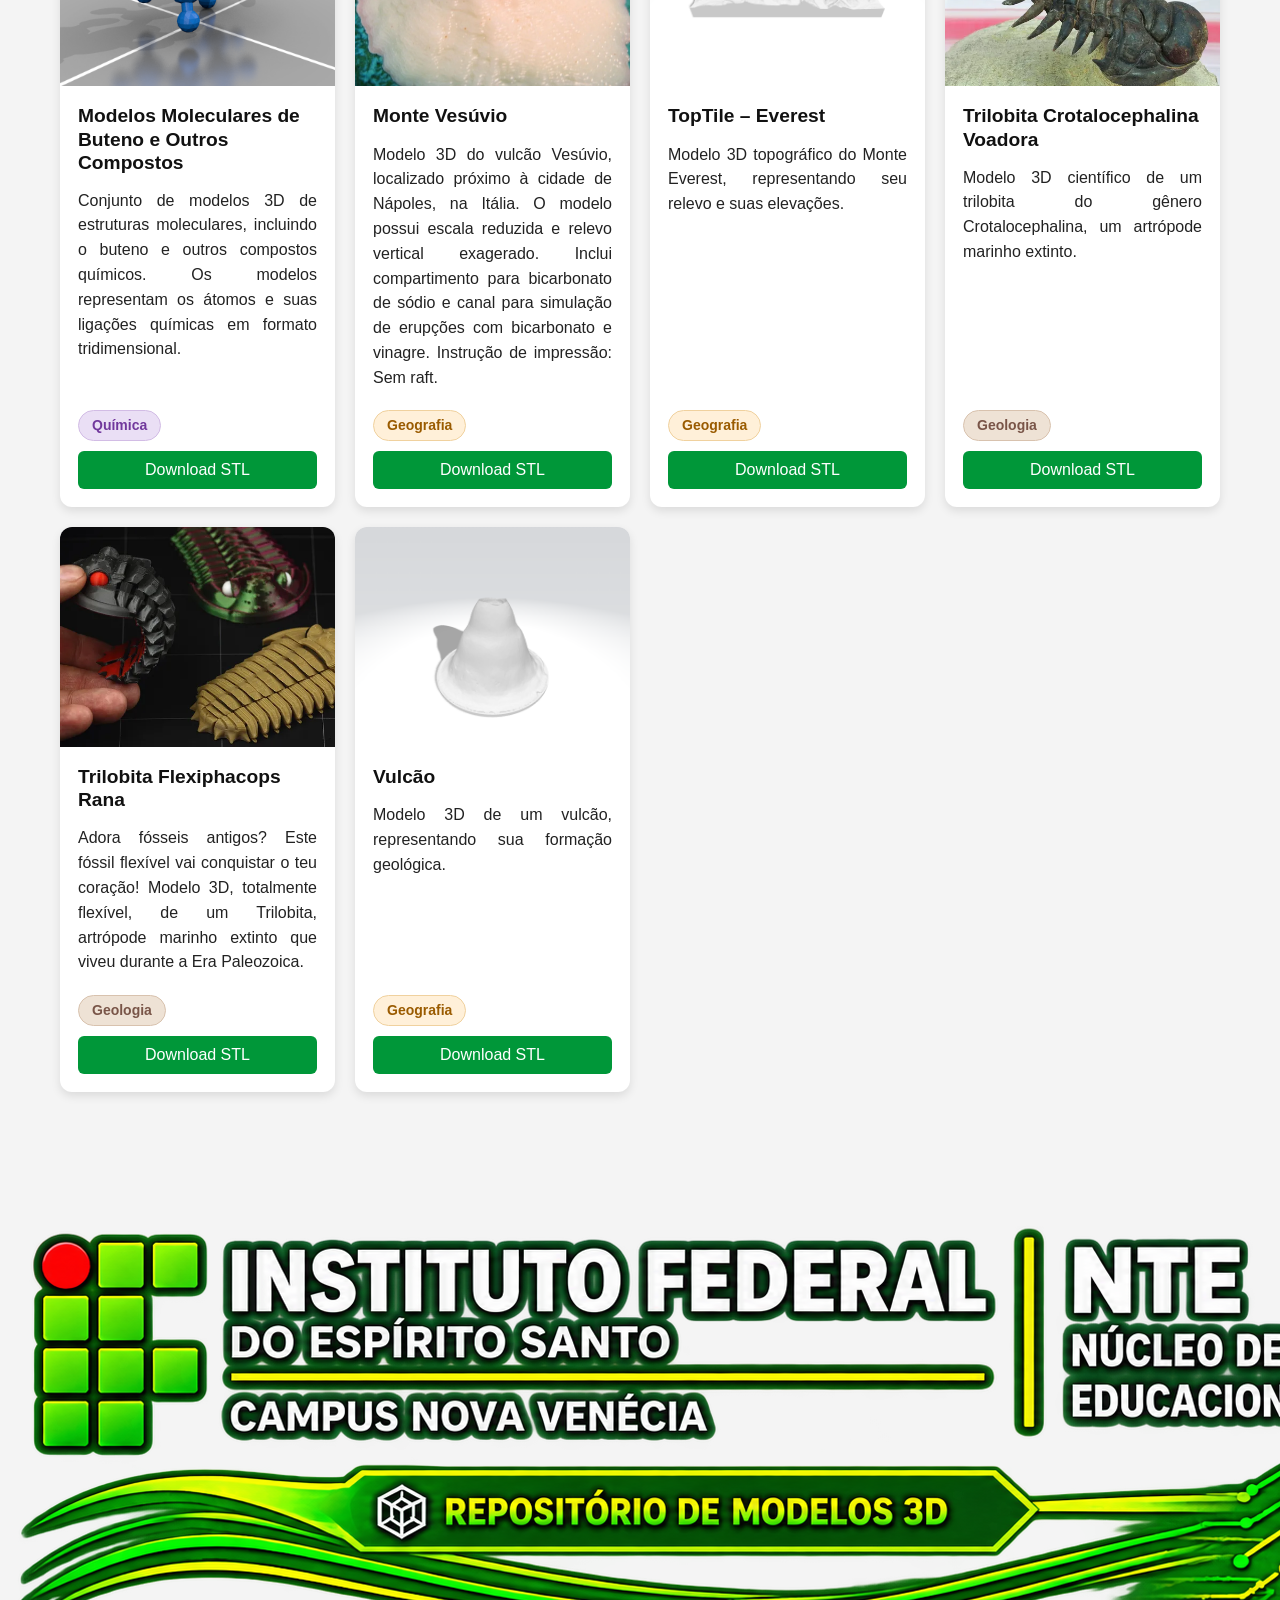
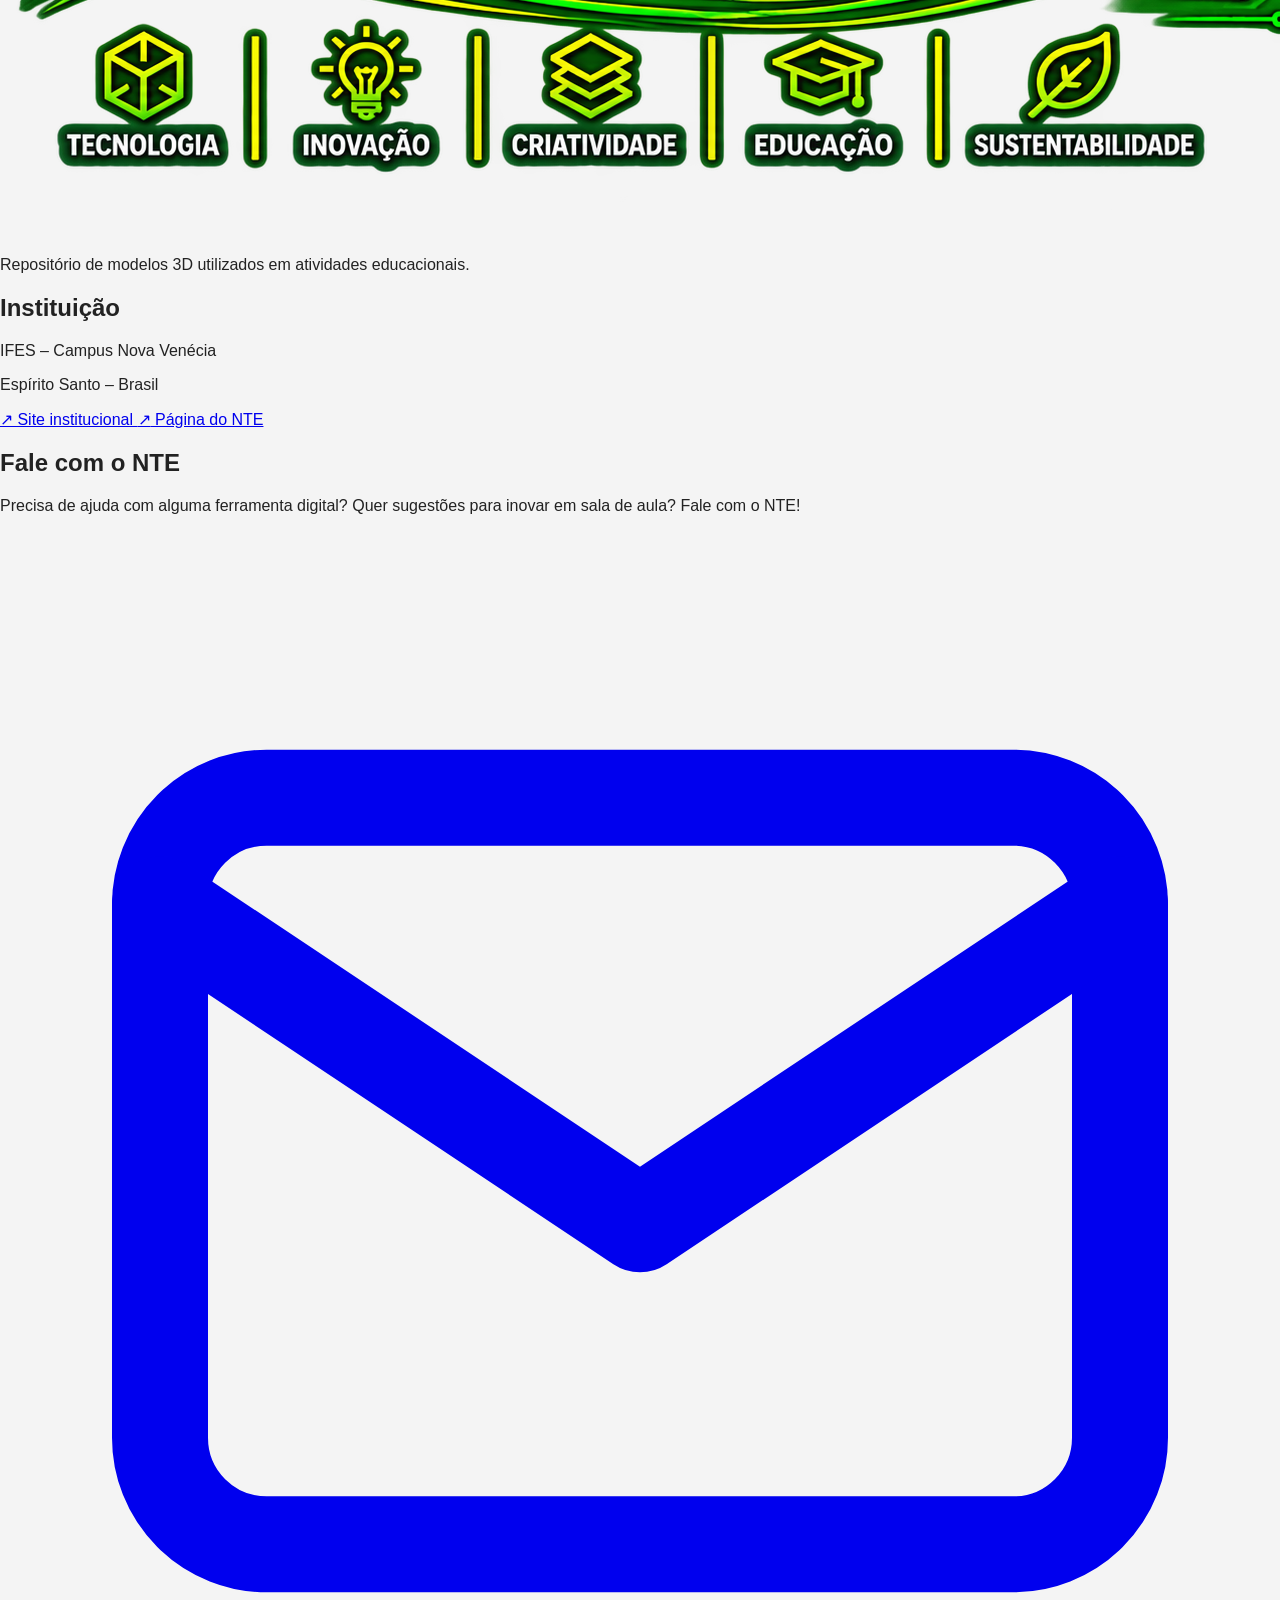
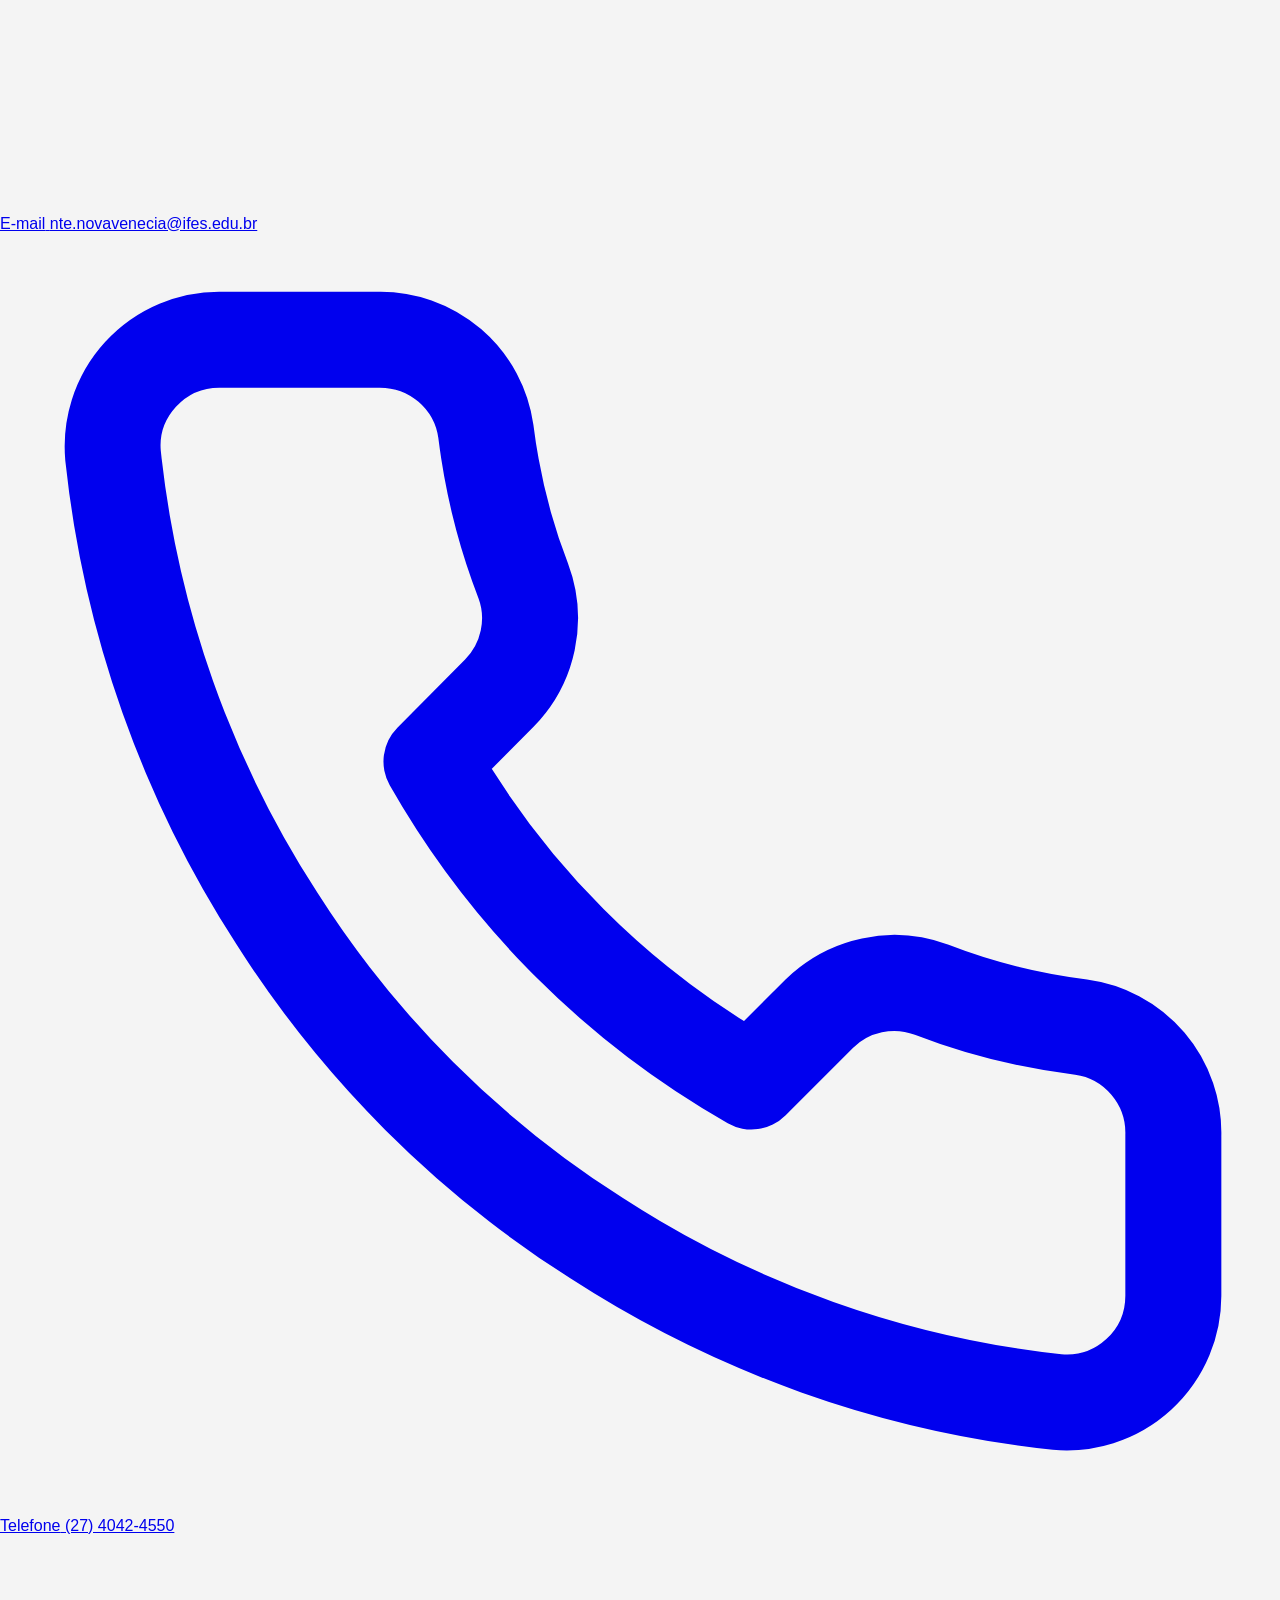
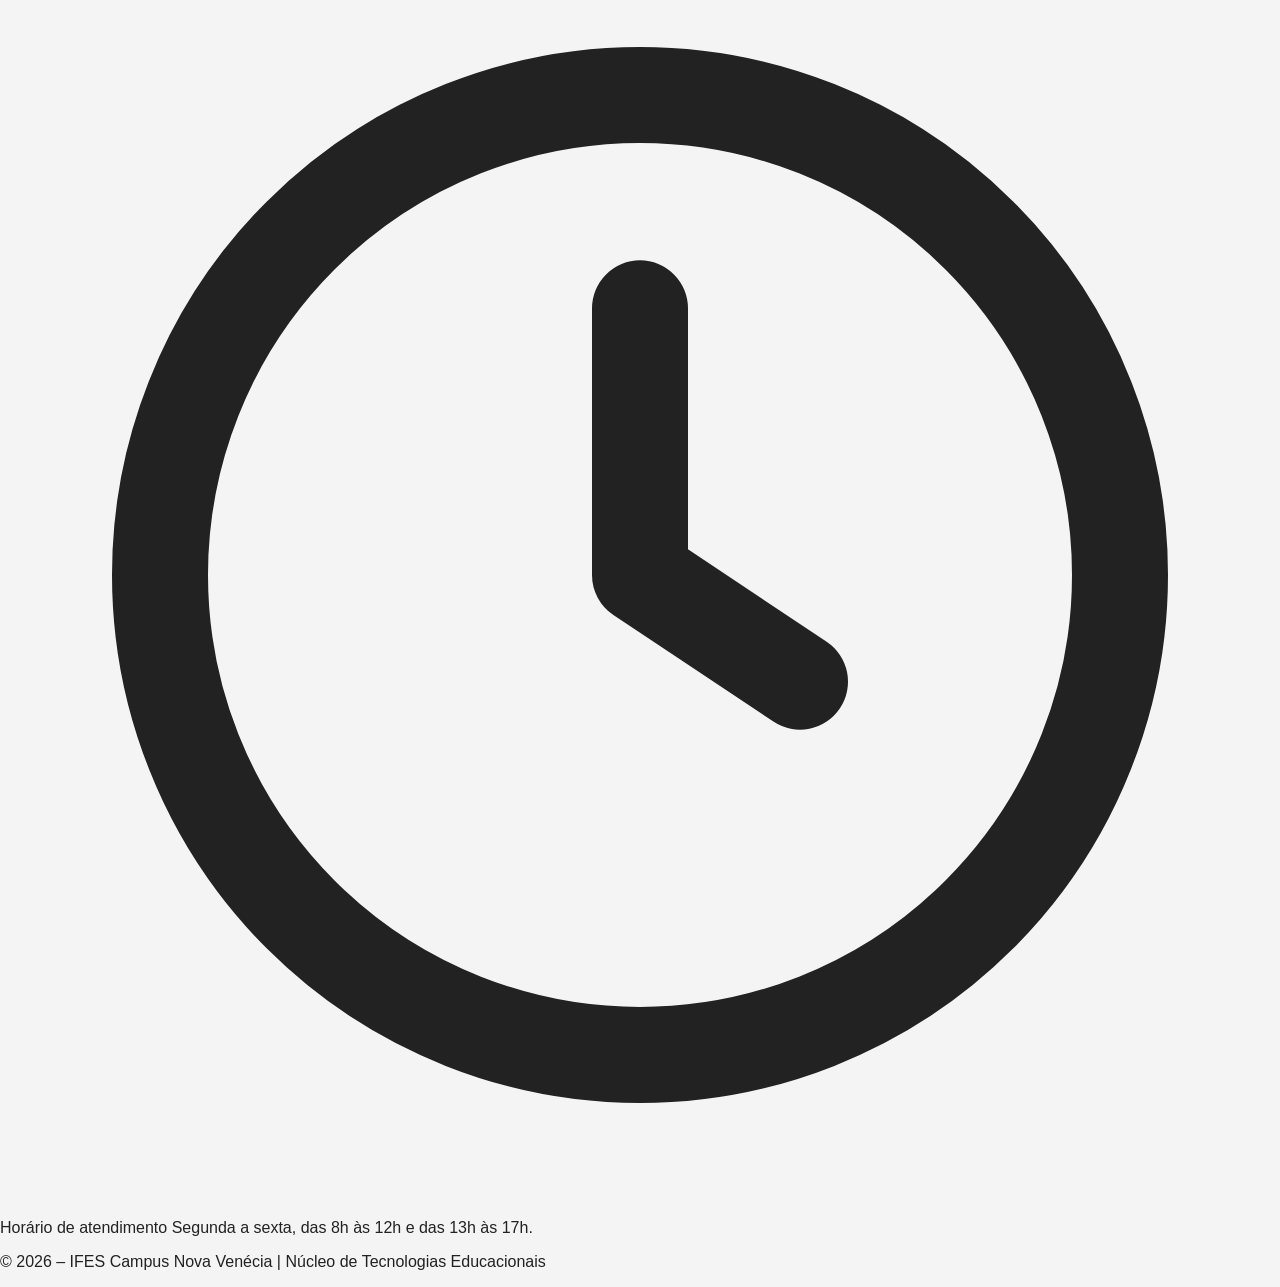
==== commit a565a862: "Update index.html Implementação do footer da página index." ====
--- a/docs/index.html
+++ b/docs/index.html
@@ -85,9 +85,184 @@
   </main>
 
 
+
+
+<!-- =========================
+     FOOTER INSTITUCIONAL
+========================== -->
+
+<footer class="site-footer">
+
+  <div class="site-footer__main">
+
+    
+<!-- IDENTIDADE VISUAL -->
+<section class="site-footer__brand" aria-label="Identidade do NTE">
+
+  <div class="site-footer__emblem">
+    <img
+      src="img/logos/logo-nte-nv1.png"
+      alt="NTE - IFES Campus Nova Venécia"
+      class="site-footer__emblem-img"
+    >
+  </div>
+
+  <p class="site-footer__description">
+    Repositório de modelos 3D utilizados
+    em atividades educacionais.
+  </p>
+
+</section>
+
+
+    <!-- INSTITUIÇÃO -->
+    <section class="site-footer__section">
+
+      <h2 class="site-footer__title">Instituição</h2>
+
+      <div class="site-footer__institution">
+        <p>IFES – Campus Nova Venécia</p>
+        <p>Espírito Santo – Brasil</p>
+      </div>
+
+      <nav class="site-footer__links" aria-label="Links institucionais">
+
+        <a
+          href="https://novavenecia.ifes.edu.br/"
+          target="_blank"
+          rel="noopener noreferrer"
+          class="site-footer__link"
+        >
+          <span class="site-footer__arrow" aria-hidden="true">↗</span>
+          Site institucional
+        </a>
+
+        <a
+          href="https://novavenecia.ifes.edu.br/nucleos-e-conselhos?layout=edit&id=16905"
+          target="_blank"
+          rel="noopener noreferrer"
+          class="site-footer__link"
+        >
+          <span class="site-footer__arrow" aria-hidden="true">↗</span>
+          Página do NTE
+        </a>
+
+      </nav>
+
+    </section>
+
+
+    <!-- CONTATO -->
+    <section class="site-footer__section site-footer__contact">
+
+      <h2 class="site-footer__title">Fale com o NTE</h2>
+
+      <p class="site-footer__contact-intro">
+        Precisa de ajuda com alguma ferramenta digital?
+        Quer sugestões para inovar em sala de aula?
+        Fale com o NTE!
+      </p>
+
+      <div class="site-footer__contact-list">
+
+        <!-- E-MAIL -->
+        <a
+          href="mailto:nte.novavenecia@ifes.edu.br"
+          class="site-footer__contact-item"
+        >
+          <span class="site-footer__icon" aria-hidden="true">
+            <svg viewBox="0 0 24 24" fill="none"
+              stroke="currentColor" stroke-width="1.8"
+              stroke-linecap="round" stroke-linejoin="round">
+              <rect x="3" y="5" width="18" height="14" rx="2"/>
+              <path d="m3 7 9 6 9-6"/>
+            </svg>
+          </span>
+
+          <span class="site-footer__contact-text">
+            <span class="site-footer__label">E-mail</span>
+            <span class="site-footer__value">
+              nte.novavenecia@ifes.edu.br
+            </span>
+          </span>
+        </a>
+
+
+        <!-- TELEFONE -->
+        <a
+          href="tel:+552740424550"
+          class="site-footer__contact-item"
+        >
+          <span class="site-footer__icon" aria-hidden="true">
+            <svg viewBox="0 0 24 24" fill="none"
+              stroke="currentColor" stroke-width="1.8"
+              stroke-linecap="round" stroke-linejoin="round">
+              <path d="M22 16.92v3a2 2 0 0 1-2.18 2
+                19.79 19.79 0 0 1-8.63-3.07
+                19.5 19.5 0 0 1-6-6
+                19.79 19.79 0 0 1-3.07-8.67
+                A2 2 0 0 1 4.11 2h3a2 2 0 0 1 2 1.72
+                c.12.96.35 1.9.7 2.8
+                a2 2 0 0 1-.45 2.11L8.09 9.91
+                a16 16 0 0 0 6 6l1.27-1.27
+                a2 2 0 0 1 2.11-.45
+                c.9.35 1.84.58 2.8.7
+                A2 2 0 0 1 22 16.92z"/>
+            </svg>
+          </span>
+
+          <span class="site-footer__contact-text">
+            <span class="site-footer__label">Telefone</span>
+            <span class="site-footer__value">(27) 4042-4550</span>
+          </span>
+        </a>
+
+
+        <!-- HORÁRIO -->
+        <div class="site-footer__contact-item site-footer__schedule">
+
+          <span class="site-footer__icon" aria-hidden="true">
+            <svg viewBox="0 0 24 24" fill="none"
+              stroke="currentColor" stroke-width="1.8"
+              stroke-linecap="round" stroke-linejoin="round">
+              <circle cx="12" cy="12" r="9"/>
+              <path d="M12 7v5l3 2"/>
+            </svg>
+          </span>
+
+          <span class="site-footer__contact-text">
+            <span class="site-footer__label">Horário de atendimento</span>
+            <span class="site-footer__value">
+              Segunda a sexta, das 8h às 12h
+              e das 13h às 17h.
+            </span>
+          </span>
+
+        </div>
+
+      </div>
+
+    </section>
+
+  </div>
+
+
+  <!-- CRÉDITOS -->
+  <div class="site-footer__bottom">
+
+    <p>
+      © 2026 – IFES Campus Nova Venécia
+      <span class="site-footer__separator">|</span>
+      Núcleo de Tecnologias Educacionais
+    </p>
+
+  </div>
+
+</footer>
+
+
   <script src="js/script.js"></script>
 
 </body>
 
 </html>
-
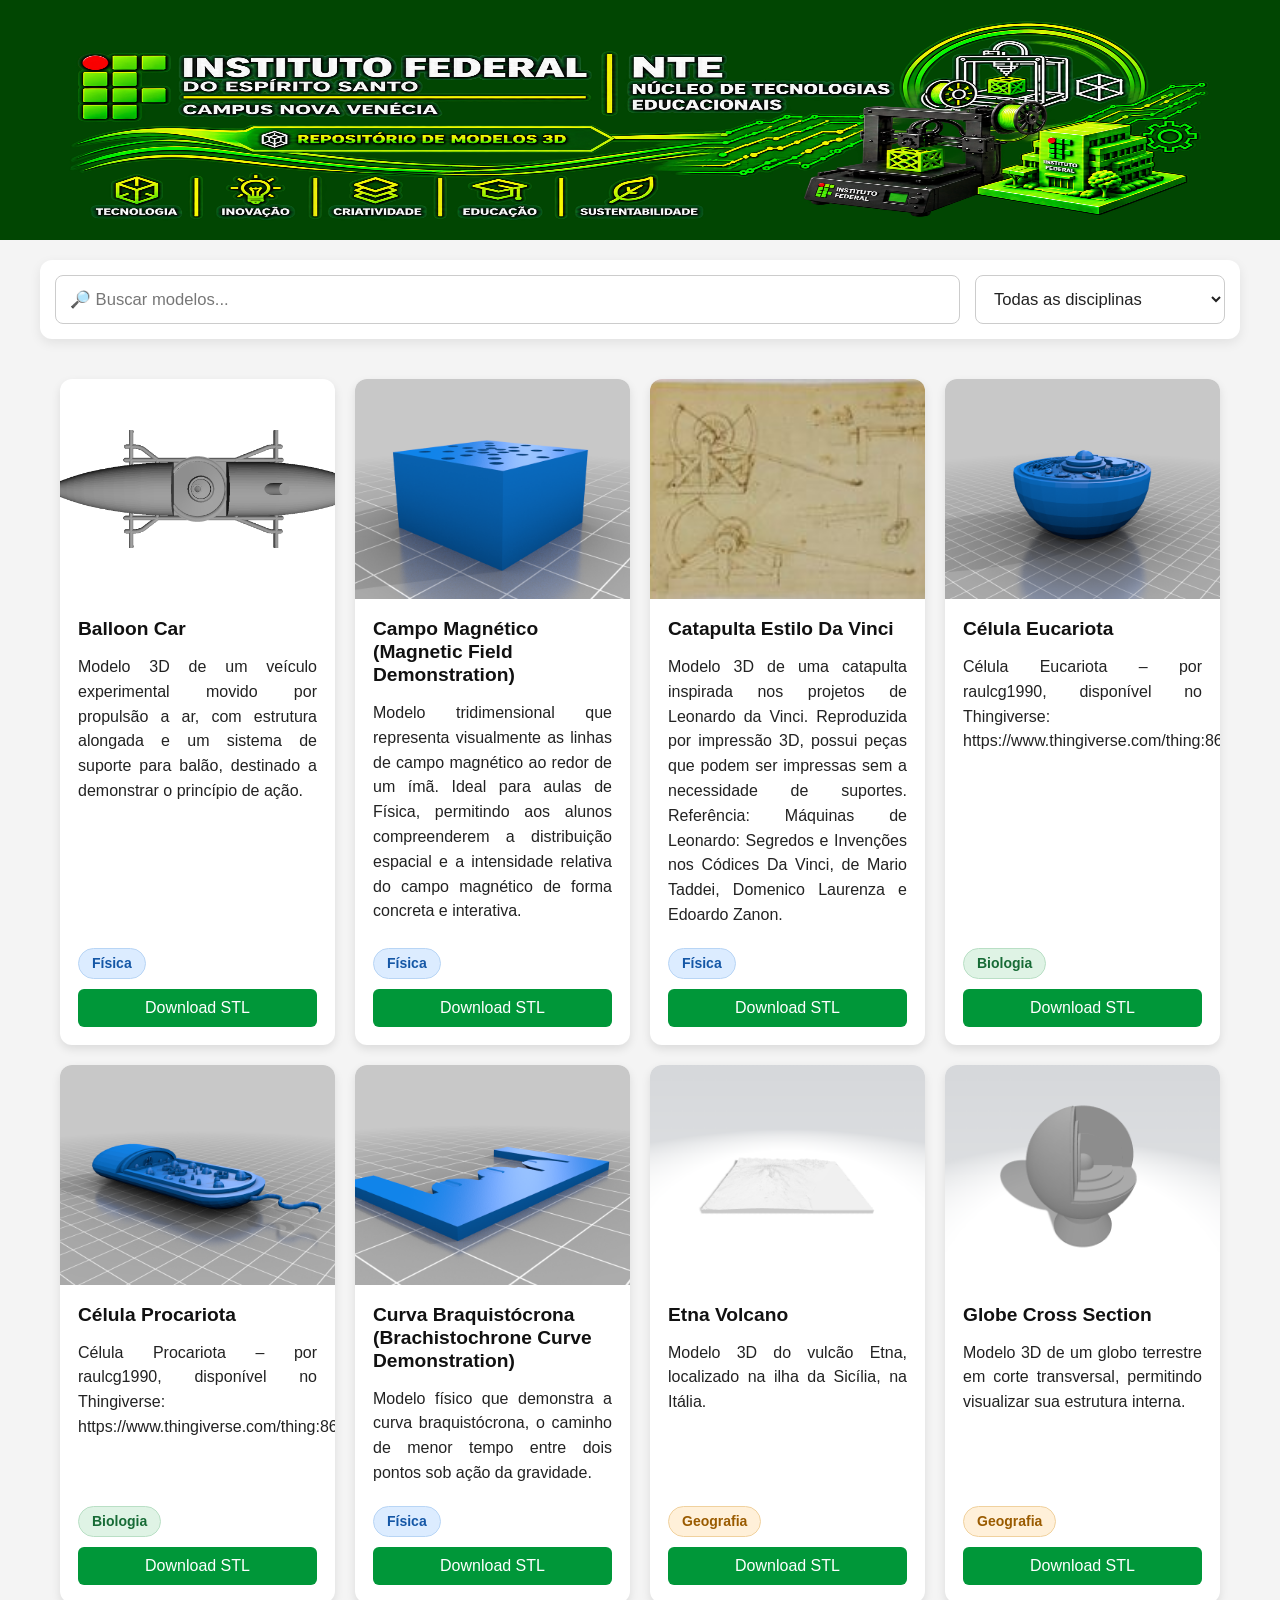
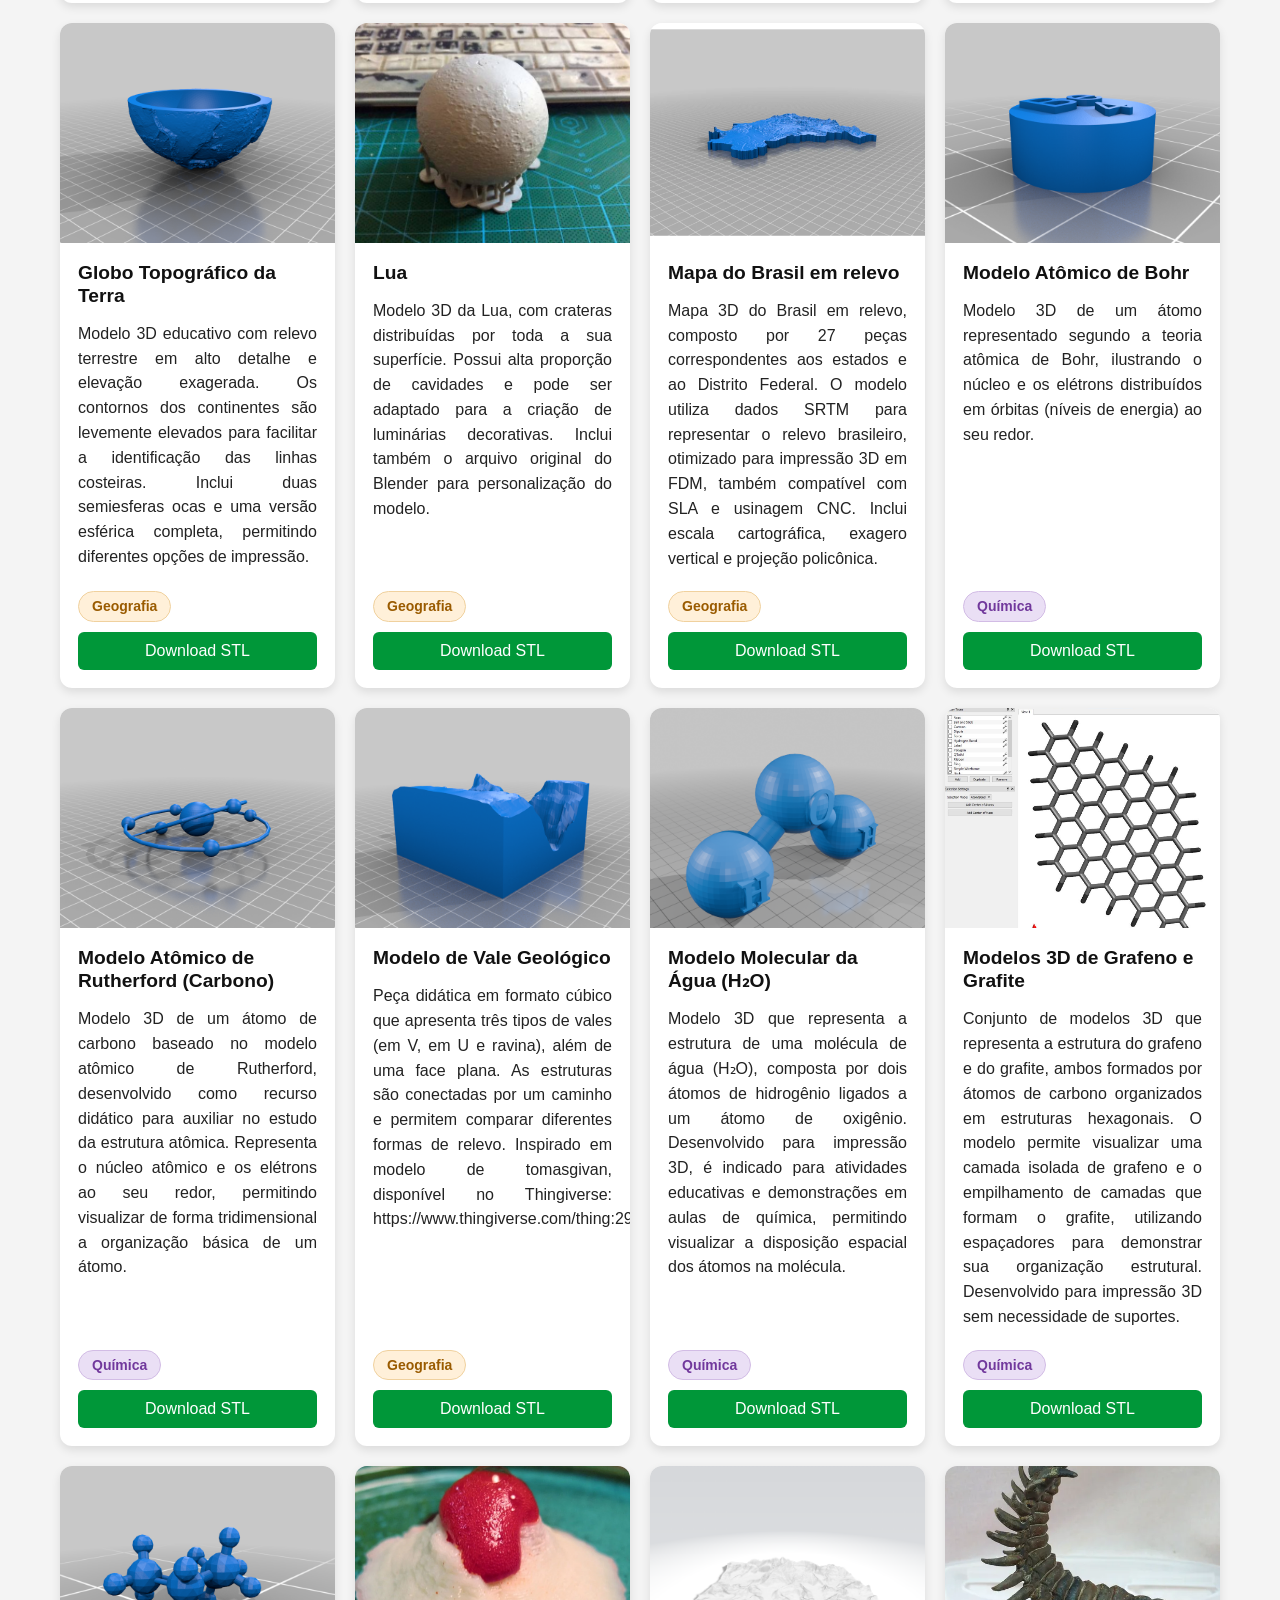
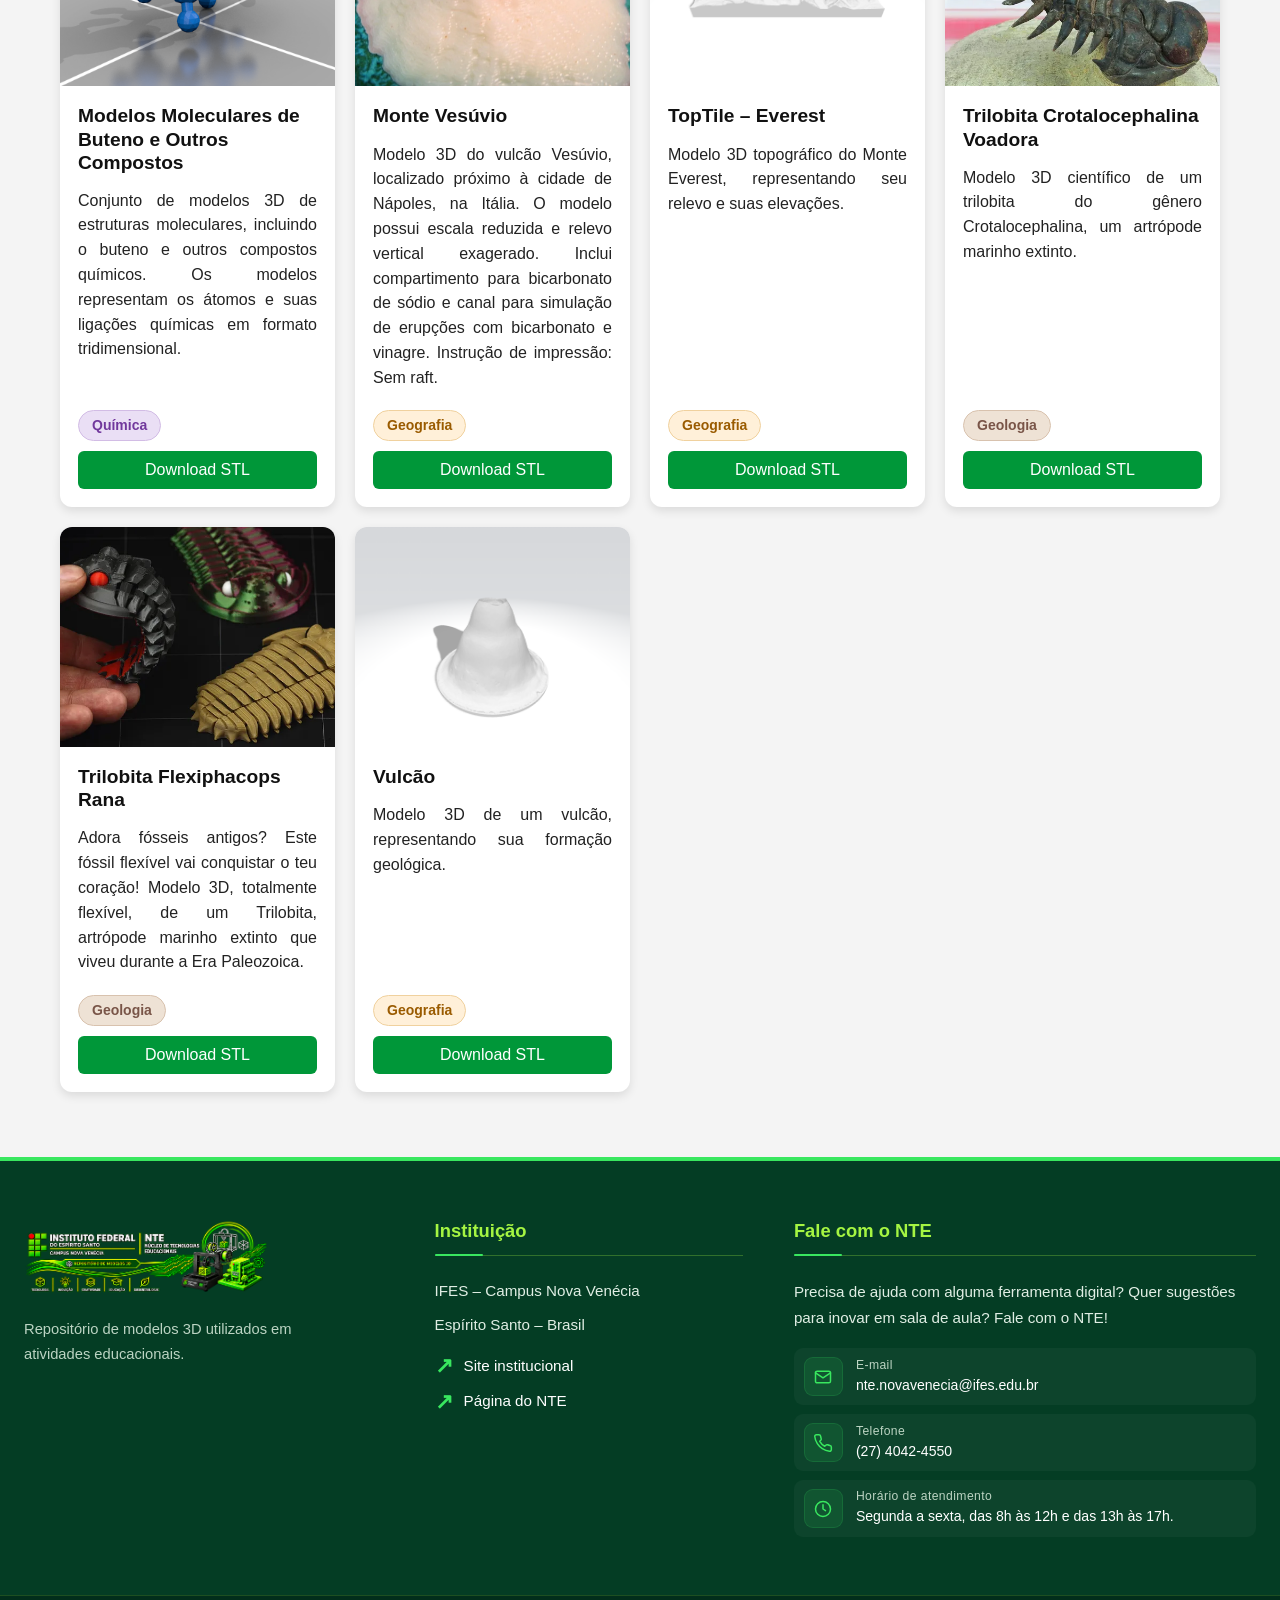
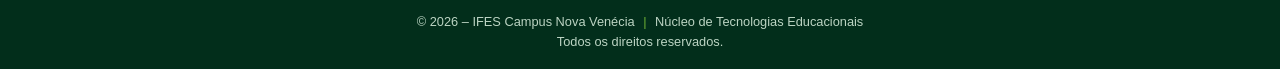
==== commit 0fdaa85c: "Update index.html Acrescentando a frase "Todos os direitos reservados." no footer." ====
--- a/docs/index.html
+++ b/docs/index.html
@@ -248,16 +248,20 @@
 
 
   <!-- CRÉDITOS -->
-  <div class="site-footer__bottom">
-
-    <p>
-      © 2026 – IFES Campus Nova Venécia
-      <span class="site-footer__separator">|</span>
-      Núcleo de Tecnologias Educacionais
-    </p>
-
-  </div>
-
+	<div class="site-footer__bottom">
+
+	  <p>
+		© 2026 – IFES Campus Nova Venécia
+		<span class="site-footer__separator">|</span>
+		Núcleo de Tecnologias Educacionais
+	  </p>
+
+	  <p class="site-footer__rights">
+		Todos os direitos reservados.
+	  </p>
+
+	</div>
+  
 </footer>
 
 
--- a/docs/css/style.css
+++ b/docs/css/style.css
@@ -1,6 +1,7 @@
-/* =========================
+
+/* =====================================================
    RESET
-========================= */
+===================================================== */
 
 * {
   box-sizing: border-box;
@@ -19,475 +20,306 @@
 }
 
 
-/* =========================
+/* =====================================================
    HEADER
-========================= */
+===================================================== */
 
 .topo {
   background: #014602;
   color: white;
-
-  width: 100%;
-
+  width: 100%;
   padding-top: 15px;
 }
 
-
-/* =========================
-   CONTAINER DO HEADER
-========================= */
-
 .topo-container {
   width: 100%;
   max-width: 1200px;
-
   margin: 0 auto;
-
   padding: 0 20px;
 }
 
-
-/* =========================
-   ÁREA DA LOGO
-========================= */
-
 .logo-area {
   display: flex;
-
   align-items: center;
-
   gap: 22px;
-
-  width: 100%;
-}
-
-
-/* =========================
-   LOGO NTE
-========================= */
+  width: 100%;
+}
 
 .logo-link {
   display: block;
-
   line-height: 0;
-
   flex: 1;
-
   min-width: 0;
-
   border-radius: 8px;
-
-  transition:
-    opacity 0.2s ease,
-    transform 0.2s ease;
-}
-
+  transition: opacity 0.2s ease, transform 0.2s ease;
+}
 
 .logo-area img {
   display: block;
-
   width: 100%;
   height: 225px;
-
   max-width: 100%;
-
-  /* object-fit: contain; */
-}
-
-
-/* =========================
-   EFEITO DA LOGO
-========================= */
+}
 
 .logo-link:hover {
   opacity: 0.9;
-
   transform: scale(1.01);
 }
 
-
 .logo-link:focus-visible {
-  outline: 3px solid rgba(255, 255, 255, 0.8);
-
+  outline: 3px solid rgba(255,255,255,0.8);
   outline-offset: 5px;
 }
 
 
-/* =========================
+/* =====================================================
    TÍTULO
-========================= */
+===================================================== */
 
 .titulo-area {
   flex-shrink: 0;
 }
 
-
 .titulo-area h1 {
   margin: 0;
-
-  font-size:
-    clamp(2rem, 2.7vw, 2.5rem);
-
+  font-size: clamp(2rem, 2.7vw, 2.5rem);
   font-weight: bold;
-
   line-height: 1.2;
-
   white-space: nowrap;
 }
 
 
-/* =========================
+/* =====================================================
    SUBHEADER
-========================= */
+===================================================== */
 
 .subheader {
   text-align: center;
-
   padding: 14px 20px 24px;
-
-  font-size:
-    clamp(1rem, 1.3vw, 1.75rem);
-
+  font-size: clamp(1rem, 1.3vw, 1.75rem);
   line-height: 1.55;
 }
-
 
 .subheader p {
   margin: 5px 0;
 }
 
 
-/* =========================
+/* =====================================================
    FILTROS
-========================= */
+===================================================== */
 
 .filtros {
   width: calc(100% - 40px);
-
   max-width: 1200px;
-
   margin: 20px auto;
-
   padding: 15px;
-
   background: white;
-
   border-radius: 12px;
-
-  box-shadow:
-    0 4px 12px rgba(0, 0, 0, 0.08);
-
-  display: flex;
-
+  box-shadow: 0 4px 12px rgba(0,0,0,0.08);
+  display: flex;
   gap: 15px;
-
   flex-wrap: wrap;
 }
-
 
 #busca,
 #categoria {
   padding: 13px 14px;
-
   border-radius: 8px;
-
   border: 1px solid #ccc;
-
   background: white;
-
   font-family: Arial, sans-serif;
-
-  font-size:
-    clamp(1rem, 1.3vw, 1.3rem);
-
+  font-size: clamp(1rem, 1.3vw, 1.3rem);
   color: #222;
 }
-
 
 #busca {
   flex: 1;
-
   min-width: 250px;
 }
-
 
 #categoria {
   min-width: 250px;
-
   cursor: pointer;
 }
-
 
 #busca::placeholder {
   color: #777;
 }
-
 
 #busca:focus,
 #categoria:focus {
   outline: none;
-
   border-color: #009739;
-
-  box-shadow:
-    0 0 0 3px rgba(0, 151, 57, 0.15);
-}
-
-
-/* =========================
+  box-shadow: 0 0 0 3px rgba(0,151,57,0.15);
+}
+
+
+/* =====================================================
    CONTAINER
-========================= */
+===================================================== */
 
 .container {
   width: 100%;
-
   max-width: 1200px;
-
   margin: auto;
-
   padding: 20px;
 }
 
 
-/* =========================
+/* =====================================================
    GALERIA
-========================= */
+===================================================== */
 
 .gallery {
   display: grid;
-
-  grid-template-columns:
-    repeat(auto-fit, minmax(250px, 1fr));
-
+  grid-template-columns: repeat(auto-fit, minmax(250px, 1fr));
   gap: 20px;
 }
 
 
-/* =========================
+/* =====================================================
    CARD
-========================= */
+===================================================== */
 
 .card {
   background: white;
-
   border-radius: 12px;
-
-  box-shadow:
-    0 4px 10px rgba(0, 0, 0, 0.1);
-
+  box-shadow: 0 4px 10px rgba(0,0,0,0.1);
   overflow: hidden;
-
-  display: flex;
-
+  display: flex;
   flex-direction: column;
-
   height: 100%;
-
-  transition:
-    transform 0.2s ease,
-    box-shadow 0.2s ease;
-}
-
+  transition: transform 0.2s ease, box-shadow 0.2s ease;
+}
 
 .card:hover {
   transform: translateY(-5px);
-
-  box-shadow:
-    0 8px 18px rgba(0, 0, 0, 0.15);
-}
-
-
-/* =========================
+  box-shadow: 0 8px 18px rgba(0,0,0,0.15);
+}
+
+
+/* =====================================================
    CARROSSEL
-========================= */
+===================================================== */
 
 .carousel {
   position: relative;
-
-  width: 100%;
-
+  width: 100%;
   height: 220px;
-
   overflow: hidden;
 }
-
-
-/* =========================
-   SLIDES
-========================= */
 
 .slide {
   position: absolute;
-
-  width: 100%;
-
+  width: 100%;
   height: 100%;
-
   object-fit: cover;
-
   opacity: 0;
-
-  transition:
-    opacity 0.5s ease;
-}
-
+  transition: opacity 0.5s ease;
+}
 
 .slide.ativo {
   opacity: 1;
 }
 
 
-/* =========================
-   BOTÕES DO CARROSSEL
-========================= */
+/* BOTÕES DO CARROSSEL */
 
 .carousel button {
   position: absolute;
-
   top: 50%;
-
   transform: translateY(-50%);
-
-  background: rgba(0, 0, 0, 0.5);
-
+  background: rgba(0,0,0,0.5);
   border: none;
-
   color: white;
-
   font-size: 22px;
-
   padding: 6px 12px;
-
   cursor: pointer;
-
   border-radius: 6px;
-
   opacity: 0;
-
-  transition:
-    opacity 0.2s ease,
-    background 0.2s ease;
-}
-
+  transition: opacity 0.2s ease, background 0.2s ease;
+}
 
 .carousel:hover button {
   opacity: 1;
 }
 
-
 .carousel button:hover {
-  background: rgba(0, 0, 0, 0.8);
-}
-
+  background: rgba(0,0,0,0.8);
+}
 
 .prev {
   left: 10px;
 }
 
-
 .next {
   right: 10px;
 }
 
 
-/* =========================
+/* =====================================================
    CONTEÚDO DO CARD
-========================= */
+===================================================== */
 
 .card-content {
   padding: 18px;
-
-  display: flex;
-
+  display: flex;
   flex-direction: column;
-
   flex: 1;
 }
-
-
-/* =========================
-   TÍTULO DO MODELO
-========================= */
 
 .card-content h3 {
   margin-top: 0;
-
   margin-bottom: 15px;
-
-  font-size:
-    clamp(1.15rem, 1.5vw, 1.35rem);
-
+  font-size: clamp(1.15rem, 1.5vw, 1.35rem);
   line-height: 1.2;
-
   color: #111;
 }
-
-
-/* =========================
-   DESCRIÇÃO
-========================= */
 
 .card-content p {
   text-align: justify;
-
   line-height: 1.55;
-
-  font-size:
-    clamp(1rem, 1.25vw, 1.1rem);
-
+  font-size: clamp(1rem, 1.25vw, 1.1rem);
   color: #222;
-
   margin-top: 0;
-
   margin-bottom: 0;
 }
 
 
-/* =========================
+/* =====================================================
    RODAPÉ DO CARD
-========================= */
+===================================================== */
 
 .card-footer {
   margin-top: auto;
-
   padding-top: 20px;
-
-  display: flex;
-
+  display: flex;
   flex-direction: column;
-
   align-items: stretch;
 }
 
 
-/* =========================
+/* =====================================================
    BADGE DE DISCIPLINA
-========================= */
+===================================================== */
 
 .categoria-badge {
   align-self: flex-start;
-
   padding: 6px 13px;
-
   border-radius: 20px;
-
   font-size: 14px;
-
   font-weight: bold;
-
   line-height: 1.2;
-
   margin-bottom: 10px;
-
   border: 1px solid transparent;
-
   white-space: nowrap;
 }
 
 
-/* =========================
+/* =====================================================
    CORES DAS DISCIPLINAS
-========================= */
+===================================================== */
 
 .categoria-biologia {
   background: #dff3e5;
@@ -495,70 +327,60 @@
   border-color: #b9dfc5;
 }
 
-
 .categoria-fisica {
   background: #dcecff;
   color: #1557a6;
   border-color: #b8d5f5;
 }
 
-
 .categoria-geografia {
   background: #fff0d9;
   color: #9a5b00;
   border-color: #f0d19e;
 }
 
-
 .categoria-geologia {
   background: #eee2d5;
   color: #795548;
   border-color: #d8c2ae;
 }
 
-
 .categoria-historia {
   background: #f5dddd;
   color: #9b2c2c;
   border-color: #e7bcbc;
 }
 
-
 .categoria-matematica {
   background: #e3e0f7;
   color: #51439b;
   border-color: #c9c3e9;
 }
 
-
 .categoria-quimica {
   background: #eadff5;
   color: #71389c;
   border-color: #d2bce5;
 }
 
-
 .categoria-arte {
   background: #f8dfeb;
   color: #a52d65;
   border-color: #e9bdd1;
 }
 
-
 .categoria-ciencia {
   background: #dff2f3;
   color: #176b70;
   border-color: #b9dcdf;
 }
 
-
 .categoria-educacao {
   background: #fff1c9;
   color: #8a6500;
   border-color: #ead795;
 }
 
-
 .categoria-outros {
   background: #e9ecef;
   color: #495057;
@@ -566,9 +388,7 @@
 }
 
 
-/* =========================
-   CATEGORIAS NÃO CADASTRADAS
-========================= */
+/* CATEGORIAS NÃO CADASTRADAS */
 
 .categoria-badge:not(
   .categoria-biologia,
@@ -584,51 +404,38 @@
   .categoria-outros
 ) {
   background: #e9ecef;
-
   color: #495057;
-
   border-color: #ced4da;
 }
 
 
-/* =========================
+/* =====================================================
    BOTÃO DOWNLOAD
-========================= */
+===================================================== */
 
 .download {
   display: block;
-
   background: #009739;
-
   color: white;
-
   padding: 10px;
-
   text-align: center;
-
   text-decoration: none;
-
   border-radius: 6px;
-
-  font-size:
-    clamp(1rem, 1.2vw, 1.1rem);
-
-  transition:
-    background 0.2s ease,
-    transform 0.2s ease;
-}
-
+  font-size: clamp(1rem, 1.2vw, 1.1rem);
+  transition: background 0.2s ease, transform 0.2s ease;
+}
 
 .download:hover {
   background: #006b2e;
-
   transform: scale(1.02);
 }
 
 
-/* =========================
-   RESPONSIVO - TABLET
-========================= */
+/* =====================================================
+   RESPONSIVIDADE DA GALERIA
+===================================================== */
+
+/* TABLETS */
 
 @media (max-width: 768px) {
 
@@ -636,102 +443,74 @@
     padding-top: 12px;
   }
 
-
   .topo-container {
     padding: 0 15px;
   }
 
-
   .logo-area {
     flex-direction: column;
-
     text-align: center;
-
     gap: 10px;
   }
-
 
   .logo-area img {
     width: 100%;
-
     height: auto;
-
     max-height: 110px;
-
     object-fit: contain;
   }
-
 
   .logo-link {
     width: 100%;
   }
 
-
   .titulo-area h1 {
     font-size: 2rem;
-
     white-space: normal;
   }
-
 
   .subheader {
     padding: 10px 15px 20px;
-
     font-size: 1rem;
   }
-
 
   .filtros {
     width: calc(100% - 30px);
-
     margin: 15px auto;
-
     padding: 12px;
-
     gap: 10px;
   }
-
 
   #busca,
   #categoria {
     width: 100%;
-
     min-width: 0;
   }
-
 
   .container {
     padding: 15px;
   }
 
-
   .gallery {
     grid-template-columns: 1fr;
-
     gap: 18px;
   }
-
 
   .carousel {
     height: 240px;
   }
 
-
   .card-content {
     padding: 18px;
   }
 
-
   .categoria-badge {
     font-size: 14px;
   }
-
-}
-
-
-/* =========================
-   CELULARES PEQUENOS
-========================= */
+}
+
+
+/* CELULARES PEQUENOS */
 
 @media (max-width: 400px) {
 
@@ -739,69 +518,673 @@
     padding: 0 12px;
   }
 
-
   .logo-area img {
     width: 100%;
-
     height: auto;
-
     max-height: 90px;
   }
-
 
   .titulo-area h1 {
     font-size: 1.8rem;
   }
 
-
   .subheader {
     padding-left: 12px;
-
     padding-right: 12px;
-
     font-size: 0.95rem;
   }
-
 
   .filtros {
     width: calc(100% - 24px);
-
     margin: 12px auto;
   }
-
 
   .container {
     padding: 12px;
   }
 
-
   .carousel {
     height: 210px;
   }
 
-
   .card-content {
     padding: 16px;
   }
-
-}
-
-
-/* =========================
-   ACESSIBILIDADE
-========================= */
+}
+
+
+
+/* =====================================================
+   FOOTER INSTITUCIONAL — IFES / NTE
+===================================================== */
+
+.site-footer {
+  --footer-bg: #043d24;
+  --footer-bottom: #022e1b;
+  --footer-accent: #39e75f;
+  --footer-title: #a5f542;
+  --footer-text: #e0eee4;
+  --footer-muted: #bcd4c3;
+
+  width: 100%;
+  margin-top: 45px;
+  color: #ffffff;
+  background: var(--footer-bg);
+  border-top: 4px solid var(--footer-accent);
+}
+
+
+/* =====================================================
+   CONTAINER PRINCIPAL
+===================================================== */
+
+.site-footer__main {
+  width: min(100% - 48px, 1320px);
+  margin: 0 auto;
+
+  padding: clamp(42px, 4.5vw, 60px) 0;
+
+  display: grid;
+
+  grid-template-columns:
+    minmax(0, 1.05fr)
+    minmax(0, 0.9fr)
+    minmax(0, 1.35fr);
+
+  gap: clamp(30px, 4vw, 65px);
+
+  align-items: start;
+}
+
+
+/* =====================================================
+   IDENTIDADE VISUAL
+===================================================== */
+
+.site-footer__brand {
+  display: flex;
+  flex-direction: column;
+  align-items: flex-start;
+  gap: 17px;
+  min-width: 0;
+}
+
+
+/* LOGO IFES */
+
+.site-footer__logo-link {
+  display: inline-block;
+  max-width: 100%;
+  line-height: 0;
+  border-radius: 5px;
+
+  transition: opacity 0.25s ease,
+              transform 0.25s ease;
+}
+
+.site-footer__logo {
+  display: block;
+
+  width: clamp(185px, 18vw, 245px);
+  max-width: 100%;
+
+  height: auto;
+  object-fit: contain;
+}
+
+.site-footer__logo-link:hover {
+  opacity: 0.85;
+  transform: translateY(-2px);
+}
+
+
+/* EMBLEMA NTE */
+
+.site-footer__emblem {
+  display: flex;
+  align-items: center;
+  justify-content: flex-start;
+
+  width: 100%;
+  max-width: 245px;
+
+  min-height: 78px;
+}
+
+.site-footer__emblem-img {
+  display: block;
+
+  width: 100%;
+  max-height: 110px;
+
+  height: auto;
+  object-fit: contain;
+  object-position: left center;
+
+  transition: transform 0.25s ease;
+}
+
+.site-footer__emblem-img:hover {
+  transform: scale(1.025);
+}
+
+
+/* DESCRIÇÃO */
+
+.site-footer__description {
+  color: var(--footer-muted);
+
+  font-size: clamp(0.92rem, 1vw, 1.05rem);
+  line-height: 1.7;
+
+  max-width: 320px;
+  margin: 0;
+}
+
+
+/* =====================================================
+   SEÇÕES E TÍTULOS
+===================================================== */
+
+.site-footer__section {
+  display: flex;
+  flex-direction: column;
+  align-items: flex-start;
+
+  min-width: 0;
+  gap: 15px;
+}
+
+
+/* TÍTULOS */
+
+.site-footer__title {
+  position: relative;
+
+  width: 100%;
+
+  color: var(--footer-title);
+
+  font-size: clamp(1.15rem, 1.35vw, 1.4rem);
+  font-weight: 700;
+  line-height: 1.3;
+
+  margin: 0 0 8px;
+  padding-bottom: 13px;
+
+  border-bottom: 1px solid rgba(165, 245, 66, 0.28);
+}
+
+/* Pequeno destaque decorativo */
+
+.site-footer__title::after {
+  content: "";
+
+  position: absolute;
+  bottom: -1px;
+  left: 0;
+
+  width: 48px;
+  height: 2px;
+
+  background: var(--footer-accent);
+  border-radius: 2px;
+}
+
+
+/* =====================================================
+   INFORMAÇÕES DA INSTITUIÇÃO
+===================================================== */
+
+.site-footer__institution {
+  display: flex;
+  flex-direction: column;
+  gap: 10px;
+}
+
+.site-footer__institution p {
+  color: var(--footer-text);
+
+  font-size: clamp(0.95rem, 1.05vw, 1.1rem);
+  line-height: 1.55;
+
+  margin: 0;
+}
+
+
+/* LINKS INSTITUCIONAIS */
+
+.site-footer__links {
+  display: flex;
+  flex-direction: column;
+  gap: 13px;
+
+  margin-top: 3px;
+}
+
+.site-footer__link {
+  display: inline-flex;
+  align-items: center;
+  gap: 11px;
+
+  color: #ffffff;
+
+  font-size: clamp(0.95rem, 1.05vw, 1.1rem);
+  line-height: 1.5;
+
+  text-decoration: none;
+
+  transition: color 0.2s ease,
+              transform 0.2s ease;
+}
+
+.site-footer__link:hover {
+  color: var(--footer-accent);
+  transform: translateX(4px);
+}
+
+.site-footer__arrow {
+  display: inline-flex;
+  align-items: center;
+  justify-content: center;
+
+  color: var(--footer-accent);
+
+  font-size: 1.4rem;
+  font-weight: 600;
+
+  line-height: 1;
+}
+
+
+/* =====================================================
+   CONTATO
+===================================================== */
+
+.site-footer__contact {
+  gap: 15px;
+}
+
+
+/* TEXTO INTRODUTÓRIO */
+
+.site-footer__contact-intro {
+  color: var(--footer-text);
+
+  font-size: clamp(0.95rem, 1.05vw, 1.08rem);
+  line-height: 1.7;
+
+  max-width: 450px;
+
+  margin: 0 0 2px;
+}
+
+
+/* LISTA DE CONTATOS */
+
+.site-footer__contact-list {
+  display: flex;
+  flex-direction: column;
+  gap: 9px;
+
+  width: 100%;
+}
+
+
+/* ITEM DE CONTATO */
+
+.site-footer__contact-item {
+  display: flex;
+  align-items: center;
+
+  gap: 13px;
+
+  width: 100%;
+  min-width: 0;
+
+  padding: 9px 10px;
+
+  border-radius: 9px;
+
+  color: #ffffff;
+  text-decoration: none;
+
+  background: rgba(255, 255, 255, 0.035);
+
+  transition: background 0.25s ease,
+              transform 0.25s ease;
+}
+
+
+/* HOVER DOS LINKS */
+
+a.site-footer__contact-item:hover {
+  background: rgba(57, 231, 95, 0.09);
+  transform: translateX(3px);
+}
+
+
+/* ÍCONES */
+
+.site-footer__icon {
+  display: flex;
+  align-items: center;
+  justify-content: center;
+
+  flex-shrink: 0;
+
+  width: 39px;
+  height: 39px;
+
+  color: var(--footer-accent);
+
+  background: rgba(57, 231, 95, 0.10);
+
+  border: 1px solid rgba(57, 231, 95, 0.15);
+  border-radius: 9px;
+}
+
+.site-footer__icon svg {
+  display: block;
+
+  width: 20px;
+  height: 20px;
+}
+
+
+/* TEXTO DOS CONTATOS */
+
+.site-footer__contact-text {
+  display: flex;
+  flex-direction: column;
+  gap: 3px;
+
+  min-width: 0;
+}
+
+.site-footer__label {
+  color: var(--footer-muted);
+
+  font-size: 0.76rem;
+  font-weight: 500;
+  letter-spacing: 0.035em;
+}
+
+.site-footer__value {
+  color: #ffffff;
+
+  font-size: clamp(0.88rem, 0.98vw, 1rem);
+  line-height: 1.5;
+
+  overflow-wrap: anywhere;
+}
+
+
+/* HORÁRIO */
+
+.site-footer__schedule {
+  align-items: flex-start;
+}
+
+
+/* =====================================================
+   CRÉDITOS
+===================================================== */
+
+.site-footer__bottom {
+  width: 100%;
+
+  background: var(--footer-bottom);
+
+  border-top: 1px solid rgba(165, 245, 66, 0.16);
+
+  padding: 16px 20px;
+
+  text-align: center;
+}
+
+.site-footer__bottom p {
+  color: var(--footer-muted);
+
+  font-size: clamp(0.8rem, 0.9vw, 0.95rem);
+  line-height: 1.6;
+
+  margin: 0;
+}
+
+.site-footer__separator {
+  display: inline-block;
+  padding: 0 5px;
+
+  color: rgba(165, 245, 66, 0.65);
+}
+
+
+/* =====================================================
+   ACESSIBILIDADE — FOCO DE TECLADO
+===================================================== */
+
+.site-footer a:focus-visible {
+  outline: 2px solid var(--footer-accent);
+  outline-offset: 4px;
+  border-radius: 5px;
+}
+
+
+/* =====================================================
+   RESPONSIVIDADE — TABLETS
+===================================================== */
+
+@media (max-width: 900px) {
+
+  .site-footer__main {
+    grid-template-columns: repeat(2, minmax(0, 1fr));
+
+    width: calc(100% - 48px);
+    gap: 40px 35px;
+  }
+
+
+  /* IDENTIDADE CENTRALIZADA */
+
+  .site-footer__brand {
+    grid-column: 1 / -1;
+
+    align-items: center;
+    text-align: center;
+  }
+
+  .site-footer__logo {
+    width: clamp(190px, 32vw, 245px);
+  }
+
+  .site-footer__emblem {
+    justify-content: center;
+  }
+
+  .site-footer__emblem-img {
+    object-position: center;
+  }
+
+  .site-footer__description {
+    max-width: 450px;
+  }
+
+
+  /* COLUNAS */
+
+  .site-footer__title {
+    font-size: 1.2rem;
+  }
+
+}
+
+
+/* =====================================================
+   RESPONSIVIDADE — CELULARES
+===================================================== */
+
+@media (max-width: 600px) {
+
+  .site-footer {
+    margin-top: 30px;
+  }
+
+
+  .site-footer__main {
+    grid-template-columns: 1fr;
+
+    width: calc(100% - 36px);
+
+    padding: 38px 0;
+
+    gap: 38px;
+  }
+
+
+  /* IDENTIDADE */
+
+  .site-footer__brand {
+    grid-column: auto;
+
+    align-items: center;
+    text-align: center;
+
+    gap: 15px;
+  }
+
+  .site-footer__logo {
+    width: min(230px, 75vw);
+  }
+
+  .site-footer__emblem {
+    max-width: 220px;
+    min-height: 65px;
+  }
+
+  .site-footer__emblem-img {
+    max-height: 95px;
+  }
+
+  .site-footer__description {
+    font-size: 0.95rem;
+    max-width: 320px;
+  }
+
+
+  /* SEÇÕES */
+
+  .site-footer__section {
+    width: 100%;
+    gap: 14px;
+  }
+
+  .site-footer__title {
+    font-size: 1.15rem;
+    padding-bottom: 11px;
+  }
+
+
+  /* INSTITUIÇÃO */
+
+  .site-footer__institution p,
+  .site-footer__link {
+    font-size: 0.95rem;
+  }
+
+
+  /* CONTATO */
+
+  .site-footer__contact-intro {
+    font-size: 0.95rem;
+  }
+
+  .site-footer__contact-list {
+    gap: 8px;
+  }
+
+  .site-footer__contact-item {
+    padding: 9px 7px;
+    gap: 11px;
+  }
+
+  .site-footer__icon {
+    width: 36px;
+    height: 36px;
+  }
+
+  .site-footer__value {
+    font-size: 0.88rem;
+  }
+
+
+  /* CRÉDITOS */
+
+  .site-footer__bottom {
+    padding: 15px 18px;
+  }
+
+  .site-footer__bottom p {
+    font-size: 0.78rem;
+  }
+
+  .site-footer__separator {
+    padding: 0 3px;
+  }
+
+}
+
+
+/* =====================================================
+   RESPONSIVIDADE — CELULARES PEQUENOS
+===================================================== */
+
+@media (max-width: 360px) {
+
+  .site-footer__main {
+    width: calc(100% - 28px);
+  }
+
+  .site-footer__logo {
+    width: min(205px, 75vw);
+  }
+
+  .site-footer__emblem {
+    max-width: 190px;
+  }
+
+  .site-footer__value {
+    font-size: 0.83rem;
+  }
+
+}
+
+
+/* =====================================================
+   TELAS GRANDES
+===================================================== */
+
+@media (min-width: 1600px) {
+
+  .site-footer__main {
+    max-width: 1400px;
+  }
+
+}
+
+
+/* =====================================================
+   MOVIMENTOS REDUZIDOS
+===================================================== */
 
 @media (prefers-reduced-motion: reduce) {
 
-  html {
-    scroll-behavior: auto;
-  }
-
-
-  *,
-  *::before,
-  *::after {
+  .site-footer *,
+  .site-footer *::before,
+  .site-footer *::after {
     transition: none !important;
-  }
-
-}
+    animation: none !important;
+    scroll-behavior: auto !important;
+  }
+
+}
